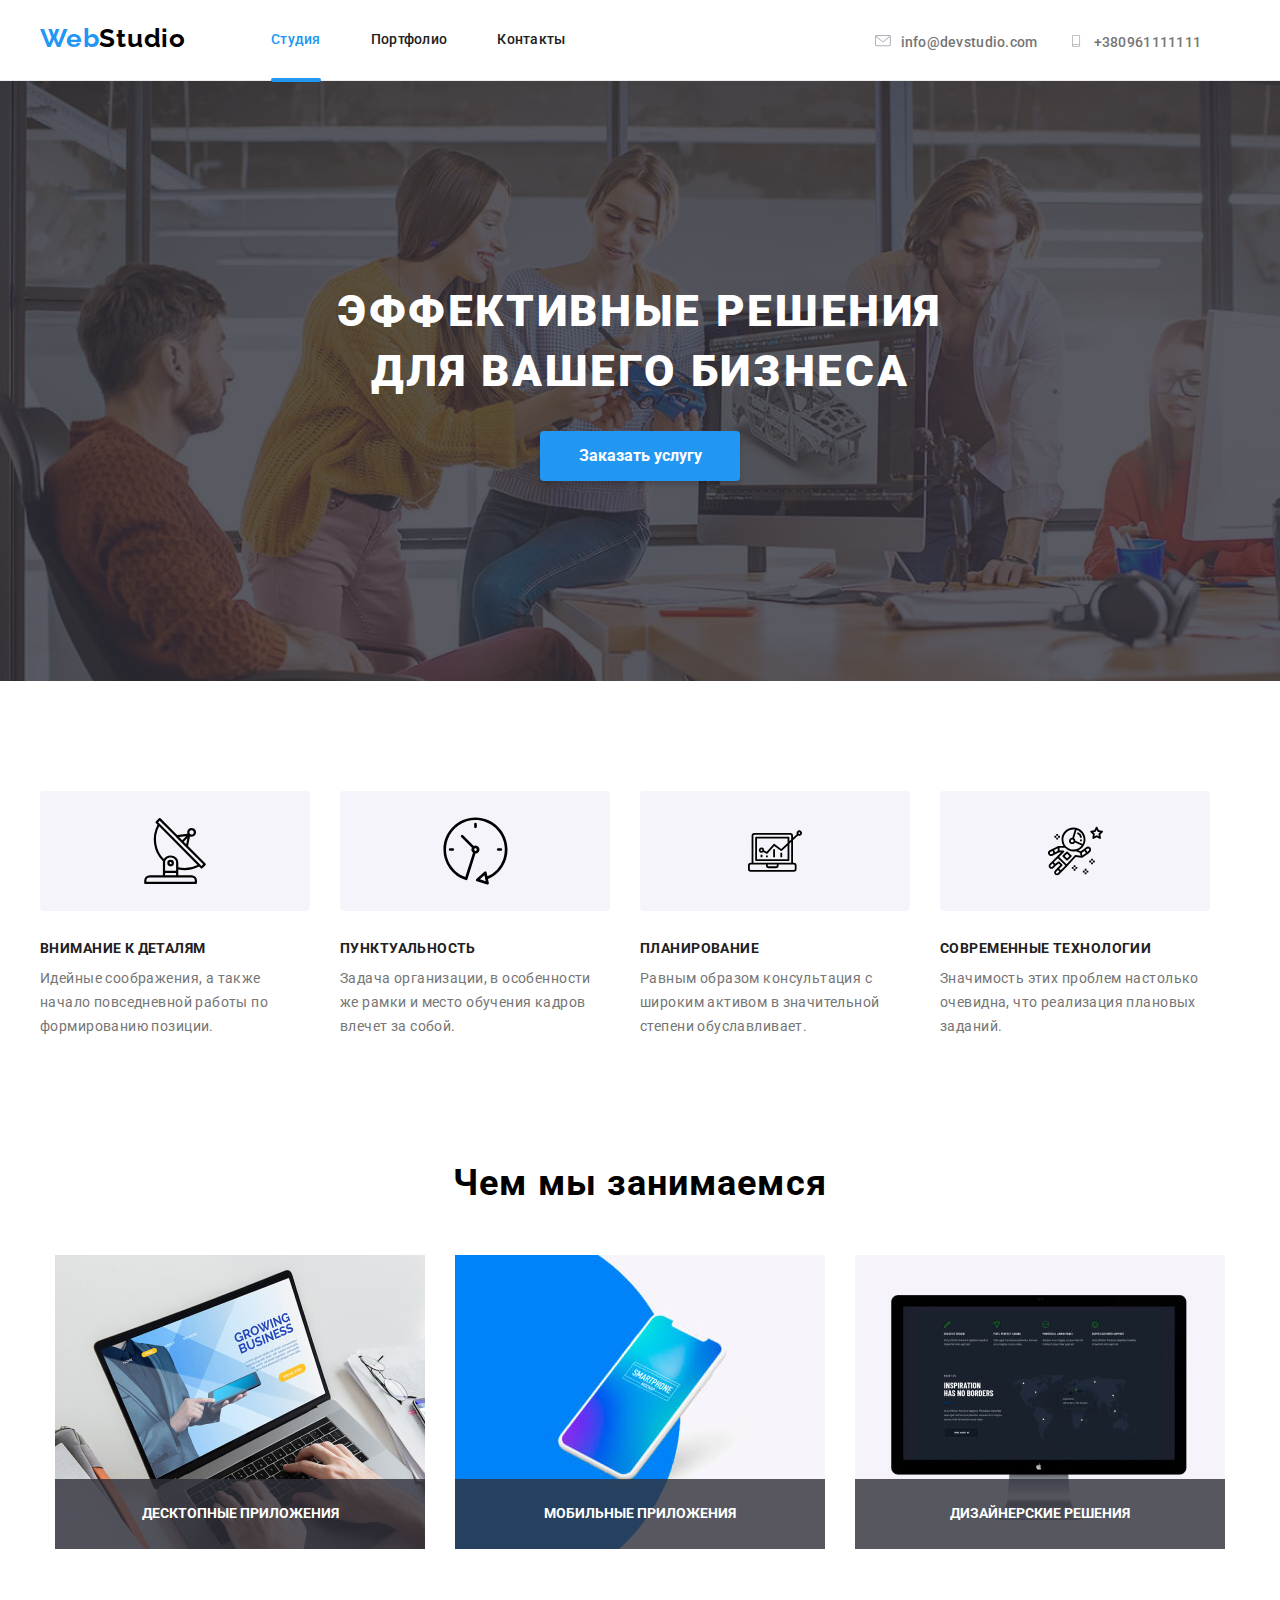
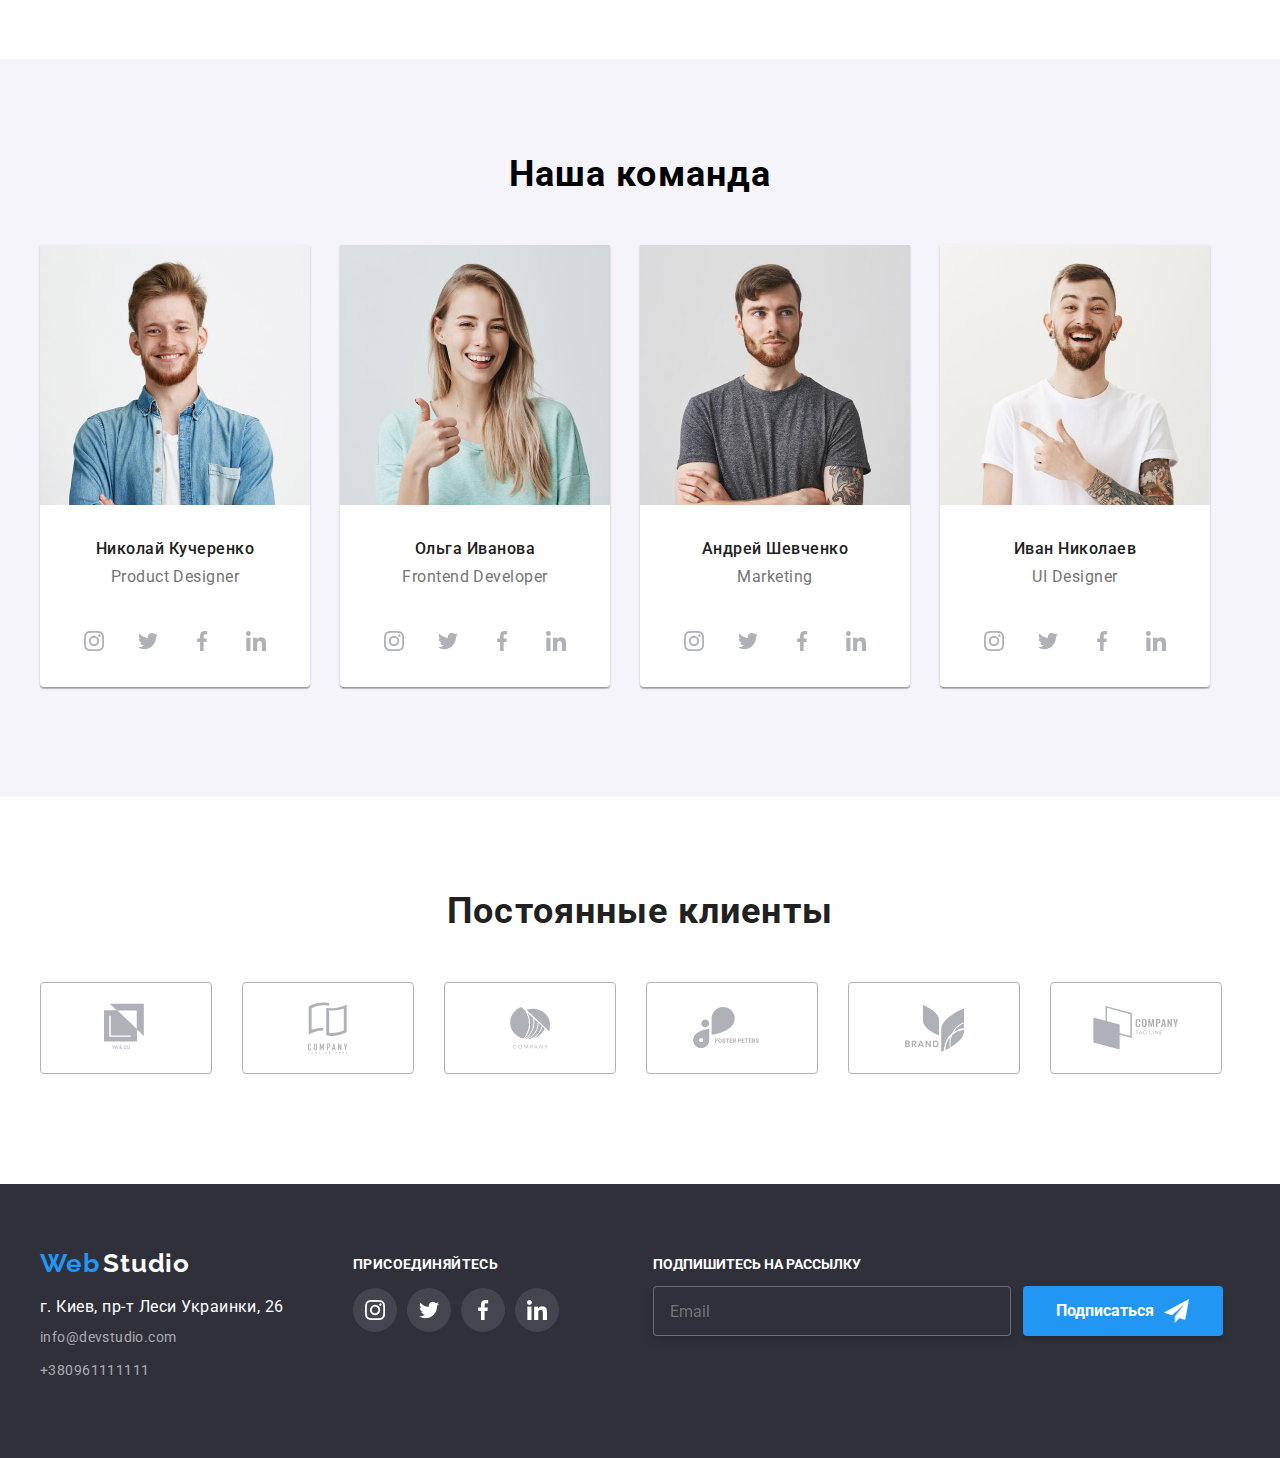
==== index.html @ 8ad9cc2d "создала начальный набор файлов" ====
<!DOCTYPE html>
<html lang="ru">
    <!---то, что отображается в имени вкладки-->
<head>
    <meta charset="UTF-8">
    <meta name="viewport" content="width=device-width, initial-scale=1.0">
    <title>Document</title>
    <link href="https://fonts.googleapis.com/css2?family=Raleway:wght@700&family=Roboto:wght@400;500;700;900&display=swap" rel="stylesheet">
    <link rel="stylesheet" href="./styles.css">
    <link rel="stylesheet" href="./normalize.css">
</head>

<body>

    <!---шапкa-->
    
    <header class="header">
        <div class="container">
                    <nav class="navigation-pannel">
                        <a href="#" class="logo-link"> <Span class="first-part-of-logo">Web</Span><span class="second-part-of-logo">Studio</span> </a>
                        <ul class="navigation-items ">
                            <li  class="navigation "> <a href="./index.html" class="link current">Студия</a></li>
                            <li class="navigation "> <a href="./portfolio.html" class="link ">Портфолио</a></li>
                            <li class="navigation "> <a href="#" class="link " >Контакты</a></li>
                        </ul>
                    </nav>
                    <div class="contact-info flex-container">
                        <a href="mailto:info@devstudio.com" class="contact"><svg class="header-svg" width=16 height=12> <use href="./sprite.svg#icon-header-envelope"></use>  </svg>info@devstudio.com</a>
                        <a href="tel:+380961111111" class="contact"><svg class="header-svg" width=16 height=12> <use href="./sprite.svg#icon-header-phone"></use></svg>+380961111111</a>
                    </div>
            
        </div>
</header>

<main>
<!---hero-->

    <section class="hero-section">
        <div class="container">
            <h1 class="hero-section-header">Эффективные решения для  Вашего бизнеса</h1>
            <!-- <div class="hero-section-button" data-modal-open>Заказать услугу</div> -->
            <button class="hero-section-button" data-modal-open>Заказать услугу</button>
            <div class="backdrop is-hidden" data-modal>
                <div class="modal" >
                    <h3 class="modal-header">Оставьте свои данные, мы вам перезвоним</h3>
                <form class="modal-form">
                    <button type="reset" class="modal-svg-close" data-modal-close>  <svg  width=11 height=11 ><use href="./sprite-modal.svg#icon-modal-close"></use></svg></button>
                   

                    <div class="modal-section">
                        <input type="text"  name="name" id="name" class="input" placeholder=" " required >
                        <label for="name" class="modal-name"> Имя</label>
                        <svg class="modal-svg" width=12 height=20 ><use href="./sprite-modal.svg#icon-modal-1"></use></svg>
                    </div>
                    
                    <div class="modal-section">
                        <input type="tel"  name="phone" id="phone" class="input" placeholder=" " required>
                        <label for="phone" class="modal-name"> Телефон</label>
                        <svg class="modal-svg" width=13 height=20><use href="./sprite-modal.svg#icon-modal-2"></use></svg>
                    </div>
                    
                    <div class="modal-section">
                        <input type="email"  name="email" id="email" class="input" placeholder=" " required>
                        <label for="email" class="modal-name" > Почта</label>
                        <svg class="modal-svg" width=15 height=20><use href="./sprite-modal.svg#icon-modal-3"></use></svg>
                    </div>
                    
                    <label for="textarea"></label>
                    <textarea name="textarea" id="textarea"  class="textarea" placeholder="Коментарий" class="textarea" required></textarea>
                    
                    
                    
                       <label class="agreement" > 
                        <input type="checkbox" name="checkbox" class="checkbox" required>
                        <span class="check-field"> <svg  width=15 height=15><use href="./sprite-modal.svg#icon-modal-4"></use></svg></span>
                        Соглашаюсь с рассылкой и принимаю <a href="#" class="agreement-link">Условия договора</a>
                    </label> 
                
                    
                    <button type="submit" class="hero-section-button-modal"  >Отправить</button>
                </form>
    
                <!-- <button class="hero-section-button-modal" data-modal-close>Отправить</button> -->
                    
                </div>
            </div>
        </div>


    </section>

<section class="our-benefits">
    <div class="container">
            <!---Этот заголовок нужно будет скрыть позднее-->
                <h2 class="to-hide">Наши преимущества</h2>
            <!---Этот заголовок нужно будет скрыть позднее-->
        <ul class="flex-container our-benefits-list">
            <Li class="our-benefits-item">
                <div class="benefits-svg"><svg  width=66 height=70> <use href="./sprite.svg#icon-benefit1"></use></svg></div>
                
                <h3  class="our-benefits-header">Внимание к деталям</h3>
                <p  class="our-benefits-description">Идейные соображения, а также начало повседневной работы по формированию позиции.</p>
            </Li>
                
            <Li class="our-benefits-item">
                <div class="benefits-svg"><svg  width=67 height=70> <use href="./sprite.svg#icon-benefit2"></use></svg></div>
                
                <h3 class="our-benefits-header">Пунктуальность</h3>
                <p class="our-benefits-description">Задача организации, в особенности же рамки и место обучения кадров влечет за собой.</p>
            </Li>

            <Li class="our-benefits-item">
                <div class="benefits-svg"><svg  width=70 height=54> <use href="./sprite.svg#icon-benefit3"></use></svg></div>
                
                <h3 class="our-benefits-header">Планирование</h3>
                <p class="our-benefits-description">Равным образом консультация с широким активом в значительной степени обуславливает.</p>
            </Li>
            <Li class="our-benefits-item">
                <div class="benefits-svg"> <svg  width=55 height=60> <use href="./sprite.svg#icon-benefit4"></use></svg></div>
               
                <h3 class="our-benefits-header">Современные технологии</h3>
                <p class="our-benefits-description">Значимость этих проблем настолько очевидна, что реализация плановых заданий.</p>
            </Li>
        </ul>
    </div>

</section>

<!---Чем мы занимаемся-->


    <section class="what-we-are-doing">
        <div class="container">
            <h2 class="what-we-are-doing-header">Чем мы занимаемся</h2>
            <ul class="flex-container what-we-are-doing-example">

                <li class="what-we-are-doing-item">
                    <img class="what-we-are-doing-pic" src="./what-we-are-doing-pic/what-we-do-1.jpg" alt="ДЕСКТОПНЫЕ ПРИЛОЖЕНИЯ" width="370" height="294">
                    <P class="what-we-are-doing-list">ДЕСКТОПНЫЕ ПРИЛОЖЕНИЯ</P>
                </li> 

                <li  class="what-we-are-doing-item">
                    <img class="what-we-are-doing-pic" src="./what-we-are-doing-pic/what-we-do-2.jpg" alt="МОБИЛЬНЫЕ ПРИЛОЖЕНИЯ" width="370" height="294">
                    <P class="what-we-are-doing-list">МОБИЛЬНЫЕ ПРИЛОЖЕНИЯ</P>
                </li>

                <li class="what-we-are-doing-item">
                    <img class="what-we-are-doing-pic" src="./what-we-are-doing-pic/what-we-do-3.jpg" alt="ДИЗАЙНЕРСКИЕ РЕШЕНИЯ" width="370" height="294">
                    <P class="what-we-are-doing-list">ДИЗАЙНЕРСКИЕ РЕШЕНИЯ</P>
                </li> 
            </ul>
        </div>
    </section>

    <!---Наша команда-->
    
    <section class="our-team-section">
        <div class="container">
        <h2 class="our-team-section-header">Наша команда</h2>
        <ul class="flex-container our-team-list" >
            <li class="our-team-member">
                <img src="./team/teammember1.jpg" alt="Николай Кучеренко" width="270" height="260">
                <div class="team-frame">
                <h3 class="our-team-name">Николай Кучеренко</h3>
                <p class="our-team-position">  Product Designer</p>
                <ul class="our-team-social-links flex-container ">
                    <li><a class="team-links" href="#" aria-label="Иконка инстаграма" ><svg class="team-svg" width=20 height=20> <use href="./sprite.svg#icon-instagram-team"></use></svg> </a></li>
                    <li><a class="team-links" href="#" aria-label="Иконка твиттера" ><svg class="team-svg" width=20 height=20> <use href="./sprite.svg#icon-twitter-team"></use></svg></a></li>
                    <li><a class="team-links" href="#" aria-label="Иконка фейсбука" ><svg class="team-svg" width=20 height=20> <use href="./sprite.svg#icon-facebook-team"></use></svg></a></li>
                    <li><a class="team-links" href="#" aria-label="Иконка линкедина" ><svg class="team-svg" width=20 height=20> <use href="./sprite.svg#icon-linkedin-team"></use></svg></a></li>
                </ul>
            </div>
            </li>
            <li class="our-team-member">
                <img src="./team/teammember2.jpg" alt="Ольга Иванова" width="270" height="260">
                <h3 class="our-team-name">Ольга Иванова</h3>
                <p class="our-team-position">  Frontend Developer</p>
                <ul class="our-team-social-links  flex-container">
                    <li><a class="team-links" href="#" aria-label="Иконка инстаграма" class=team-links><svg class="team-svg" width=20 height=20> <use href="./sprite.svg#icon-instagram-team"></use></svg> </a></li>
                    <li><a class="team-links" href="#" aria-label="Иконка твиттера" class=team-links><svg class="team-svg" width=20 height=20> <use href="./sprite.svg#icon-twitter-team"></use></svg></a></li>
                    <li><a class="team-links" href="#" aria-label="Иконка фейсбука" class=team-links><svg class="team-svg" width=20 height=20> <use href="./sprite.svg#icon-facebook-team"></use></svg></a></li>
                    <li><a class="team-links" href="#" aria-label="Иконка линкедина" class=team-links><svg class="team-svg" width=20 height=20> <use href="./sprite.svg#icon-linkedin-team"></use></svg></a></li>
                </ul>
                
            </li>
            <li class="our-team-member">
                <img src="./team/teammember3.jpg" alt="Андрей Шевченко" width="270" height="260">
                <h3 class="our-team-name">Андрей Шевченко</h3>
                <p class="our-team-position">  Marketing</p>
                <ul class="our-team-social-links  flex-container">
                    <li><a class="team-links" href="#" aria-label="Иконка инстаграма" ><svg class="team-svg" width=20 height=20> <use href="./sprite.svg#icon-instagram-team"></use></svg> </a></li>
                    <li><a class="team-links" href="#" aria-label="Иконка твиттера" ><svg class="team-svg" width=20 height=20> <use href="./sprite.svg#icon-twitter-team"></use></svg></a></li>
                    <li><a class="team-links" href="#" aria-label="Иконка фейсбука" ><svg class="team-svg" width=20 height=20> <use href="./sprite.svg#icon-facebook-team"></use></svg></a></li>
                    <li><a class="team-links" href="#" aria-label="Иконка линкедина" ><svg class="team-svg" width=20 height=20> <use href="./sprite.svg#icon-linkedin-team"></use></svg></a></li>
                </ul>
            </li>
            <li class="our-team-member "><img src="./team/teammember4.jpg" alt="Иван Николаев" width="270" height="260">
                <h3 class="our-team-name">Иван Николаев</h3>
                <p class="our-team-position">  UI Designer</p>
                <ul class="our-team-social-links flex-container">
                    <li><a class="team-links" href="#" aria-label="Иконка инстаграма" ><svg class="team-svg" width=20 height=20> <use href="./sprite.svg#icon-instagram-team"></use></svg> </a></li>
                    <li><a class="team-links" href="#" aria-label="Иконка твиттера" ><svg class="team-svg" width=20 height=20> <use href="./sprite.svg#icon-twitter-team"></use></svg></a></li>
                    <li><a class="team-links" href="#" aria-label="Иконка фейсбука" ><svg class="team-svg" width=20 height=20> <use href="./sprite.svg#icon-facebook-team"></use></svg></a></li>
                    <li><a class="team-links" href="#" aria-label="Иконка линкедина" ><svg class="team-svg" width=20 height=20> <use href="./sprite.svg#icon-linkedin-team"></use></svg></a></li>
                </ul>
            </li>
        </ul>
    </div>
    </section>
    

<!---добавить логотипы партнеров через css-->
            <section class="our-clients-section">
                <div class="container">
                <h2 class="our-clients-header">Постоянные клиенты</h2>
                <ul class="our-clients-list flex-container">
                    <li class="client-picture">  
                        <a href="#"  class="client-link"><svg class="client-svg" width=44 height=50> <use href="./sprite.svg#icon-Client1"></use></svg></a>
                    </li>
                    <li class="client-picture">
                        <a href="#" class="client-link"><svg class="client-svg" width=40 height=52> <use href="./sprite.svg#icon-Client2"></use></svg></a>
                    </li>
                    <li class="client-picture">
                        <a href="#" class="client-link"><svg class="client-svg" width=41 height=42> <use href="./sprite.svg#icon-Client3"></use></svg></a>
                    </li>
                    <li class="client-picture"> 
                        <a href="#"  class="client-link"><svg class="client-svg" width=79 height=42> <use href="./sprite.svg#icon-Client4"></use></svg></a>
                    </li>
                    <li class="client-picture">  
                        <a href="#" class="client-link"><svg class="client-svg" width=59 height=47> <use href="./sprite.svg#icon-Client5"></use></svg></a>
                    </li>
                    <li class="client-picture">
                        <a href="#" class="client-link"> <svg class="client-svg" width=88 height=44> <use href="./sprite.svg#icon-Client6"></use></svg></a>
                    </li>
                </ul>
                </div>
            </section>
    
</main>
<footer class="footer">
    <div class="container ">
        <div class="footer-first-part">
            <a href="#"> <Span class="first-part-of-logo">Web</Span>     <span class="second-part-of-logo">Studio</span></a> 
            <ul class="footer-items">
                <li>
                    <address><a href="https://goo.gl/maps/x4Y2dLEXptk87ys2A" target="blank" class="footer-address">г. Киев, пр-т Леси Украинки, 26</a></address>
                </li>
                <Li class="footer-contacts">   
                    <a href="mailto:info@devstudio.com" class="footer-contact">info@devstudio.com</a>
                    <a href="tel:+380961111111" class="footer-contact">+380961111111</a>
                </li>
            </ul>
        </div>
   
            <div class="join-us-link">
                <h2 class="join-us-header">Присоединяйтесь</h2>
                <ul class="join-us">
                     <li class="footer-link"><a class="footer-social" href="" aria-label="Иконка инстаграма" > <img src="./footer-pic/instagram-footer.png" alt="Иконка инстаграма" height="20" width="20"></a></li>
                     <li class="footer-link"><a class="footer-social" href="" aria-label="Иконка твиттера" > <img src="./footer-pic/twitter-footer.png" alt="Иконка твиттера" height="20" width="20"></a></li>
                     <li class="footer-link"><a class="footer-social" href="" aria-label="Иконка фейсбука" > <img src="./footer-pic/facebook-footer.png" alt=" Иконка фейсбука" height="20" width="20"></a></li>
                     <li class="footer-link"><a class="footer-social" href="" aria-label="Иконка линкедина" > <img src="./footer-pic/linkedin-footer.png" alt="Иконка линкедина" height="20" width="20"></a></li>
                </ul>
            </div>

            <form class="footer-modal-form">
                <h3 class="footer-modal-headder">Подпишитесь на рассылку</h3>
               <div class="footer-modal">
                   <label for="email"></label>
                <input  type="email"  name="email" id="email" placeholder="Email" class="input-footer">
                <button class="footer-button-modal" >Подписаться <img class="footer-icon" src="./footer-pic/footer-icon.png" alt="Подписаться" width="25" height="24"></button></div>
                
            </form>
        </div>

        
</footer>

<script src="./js/modal.js"></script>
    
</body>
</html>
---- styles.css ----
html{
    box-sizing: border-box;

}

*
*::before,
*::after{
    box-sizing: inherit;
    margin: 0px;
    padding: 0px;
}



:root{
    --background-color:#fff;
    --accent-color: #2196F3;
    --header-color: #212121;
    --subheader-color: #757575;
    --transition:250ms cubic-bezier(0.4, 0, 0.2, 1);
}

body {
    font-family: 'Roboto', sans-serif;
    background-color: var(--background-color);  
 }

.container{
    width: 1200px;
    padding-left:15px;
    padding-right:15px;
    margin: 0 auto;
}
/*logo*/


.logo-link{
    margin-right: 85px;
    padding-top: 19px;
    padding-bottom: 25px;
}

.first-part-of-logo{
    font-family: Raleway;
    font-style: normal;
    font-weight: bold;
    font-size: 26px;
    line-height: 1.47;
    color: var(--accent-color);
    letter-spacing: 0.03em;
    
}
.second-part-of-logo{
    font-family: Raleway;
    font-style: normal;
    font-weight: bold;
    font-size: 26px;
    line-height: 1.47px;
    color: black;
    letter-spacing: 0.03em;   
}


.header{
    height: 80px;
    border-bottom: 1px solid #ECECEC;;
}
/*header without logo*/
.header a {
    text-decoration: none;
    font-weight: 500;
    font-size: 14px;
    line-height: 1.14;
    letter-spacing: 0.02em;
}


.navigation-pannel{
    display: inline-flex;

 }

 
 .header .flex-container{
    display: inline-flex;
    align-content: baseline;
 }

 .navigation-items {
    list-style-type: none;
    padding-left: 0;
    margin-top: 0;
    margin-bottom: 0;
 }
 
.portfolio-header{
    border-bottom:  1px solid #ECECEC;
}
 .navigation-items .link {
    display: block;
    padding-top: 32px;
    padding-bottom: 32px;
}

.navigation-items :not(:last-child){
    margin-right: 50px;
}

.flex-container {
    display: flex;
    align-items: center;
    padding-left: 0;
}



.navigation-items .link:hover,
.navigation-items .link:focus{
    color: var(--accent-color);
    transition: var(--transition);
    
}

/* .navigation-items .link:hover::after{
    display: block;
    width: 100%;
    height: 4px;
    background-color:var(--accent-color);
    border-radius: 2px;
    content: "";
    margin-bottom: 0;
    margin-top: 30px;
    
} */

.navigation .current{
    color: var(--accent-color);
}

.current{
    position: relative;
    
}

 .current::after {
    position: absolute;
    display: block;
    width: 100%;
    height: 4px;
    background-color:var(--accent-color);
    border-radius: 2px;
    content: "";
    margin-bottom: 0;
    margin-top: 30px;
    
}


.navigation-items a {
    color:var(--header-color);
}

.navigation-items{
    display: flex;
}

.contact-info :hover,
.contact-info :focus{ 
    color: var(--accent-color);
    transition: var(--transition);
}

.contact:hover .header-svg,
.contact:focus .header-svg{
    fill: var(--accent-color);
    transition: var(--transition);
}

.contact-info{
    padding-left: 305px;
}

.header-svg{
    fill: #AFB1B8;
    margin-right: 10px;
}


.contact-info a{
    color:var(--subheader-color)

}

.contact-info .contact{
    margin-right: 30px;  
    padding-top: 32px;
    padding-bottom: 32px;     
}

.contact-info .contact:last-child{
    margin-right: 0px;
}

/*hero section*/

.hero-section{
    padding-bottom: 200px;
    padding-top: 200px;
    background-image:linear-gradient(rgba(47, 48, 58, 0.8),rgba(47, 48, 58, 0.8)), url('./hero-section-pic/hero.jpg');
    background-color: blue;
}

.hero-section .container{

    display: flex ;
    flex-direction: column;
    align-items: center;  
    
}

.hero-section-header{ 
    font-family: Roboto;
    font-style: normal;
    font-weight: 900;
    font-size: 44px;
    line-height: 60px;
    /* or 136% */
    
    text-align: center;
    letter-spacing: 0.06em;
    text-transform: uppercase;
    width: 696px;
    margin-top: 0;
    margin-bottom: 30px;
    color: #ffffff;
    
   }


.hero-section-button:hover,
.hero-section-button:focus{
    background-color: var(--accent-color);
    color:#fff ;
    transition: var(--transition);
}

.backdrop{
    position: fixed;
    top: 0;
    left: 0;
    height: 100%;
    width: 100%;
    background-color: rgba(0, 0, 0, 0.2);
    display: flex;
    align-items: center;
    justify-content: center;
    z-index: 1;
}

.backdrop.is-hidden{
    opacity: 0;
    pointer-events: none;
}

.modal{
    position: absolute;
    /* top: 50%;
    left: 50%;
    transform: translateY(-50% -50%); */
    width: 528px;
    max-height: 581px;
    background-color: var(--background-color);
    box-shadow: 0px 1px 3px rgba(0, 0, 0, 0.12), 0px 1px 1px rgba(0, 0, 0, 0.14), 0px 2px 1px rgba(0, 0, 0, 0.2);
    border-radius: 4px;
    box-sizing: border-box;
}

 .modal-section{
    position: relative;
}


.modal-name{
    position: absolute;
    top: 20%;
    left: 15%; 
    font-family: Roboto;
    font-style: normal;
    font-weight: normal;
    font-size: 14px;
    line-height: 16px;
    color: #757575;
} 

.modal-svg{
    position: absolute;
    top: 50%;
    left: 60px;
    transform: translateY(-120%);
    margin: auto;
}

.modal-svg-close{
    position: absolute;
    top: 8px;
    right: 8px;
    background: #FFFFFF;
    border: 1px solid rgba(0, 0, 0, 0.1);
    border-radius: 50%;
    outline: none;
    
}

.modal-svg-close:hover{
    fill: var(--accent-color);
    outline: none;
}

.input:focus ~.modal-svg{
    fill: var(--accent-color);
}
.input:focus{
    border: 1px solid #2196F3;
    border-radius: 4px;
    background-color: var(--background-color);
    outline: none;
    

}
.input:focus + .modal-name,
.input:not(:placeholder-shown) + .modal-name{
    color:var(--accent-color);
    transform: translate( -20px, -35px);
    transition: var(--transition);
    
}



.modal-header{
   display: flex;
   justify-content: center;
   margin-top: 40px;
   margin-bottom: 30px;
   font-family: Roboto;
   font-style: normal;
   font-weight: bold;
   font-size: 20px;
   line-height: 23px;
}


.modal-form{
    display: flex;
    flex-direction: column;
    height: 581px;
    box-sizing: border-box;
}  

.input{
    width: 448px;
    height: 40px;
    margin-left: 39px;
    margin-right: 39px;
    margin-bottom: 28px;
    border: 1px solid rgba(33, 33, 33, 0.2);
    border-radius: 4px;
    padding-left: 40px;
    padding-right: 0;
    padding-top: 0;
    padding-bottom: 0; 
    box-sizing: border-box;

}



.input:focus{
    color: var(--accent-color);
    box-shadow: 0px 1px 3px rgba(0, 0, 0, 0.12), 0px 1px 1px rgba(0, 0, 0, 0.14), 0px 2px 1px rgba(0, 0, 0, 0.2);
    border-radius: 4px;
    padding-left: 40px;
    
}

.input:focus:required:valid:not(:placeholder-shown){
    color: var(--accent-color);
}
  
.textarea:required:valid:not(:placeholder-shown){
    color: var(--accent-color);
}
  
.contact-form-btn.submit{
    background-color: var(--accent-color);

}

.textarea{
    margin-left: 40px;
    /* margin-right: auto; */
    margin-bottom: 20px;
    width: 448px;
    height: 120px;
    resize: none;
    border: 1px solid rgba(33, 33, 33, 0.2);
    border-radius: 4px;
    padding: 16px 12px;
    box-sizing: border-box;
}

.textarea:focus{
    border: 1px solid #2196F3;
    border-radius: 4px;
    background-color: var(--background-color);
    outline: none;
    
}


.agreement{
    margin-bottom: 30px;
    display: flex;
    justify-content: center;
    font-family: Roboto;
    font-style: normal;
    font-weight: normal;
    font-size: 14px;
    line-height: 24px;
    /* identical to box height, or 171% */
    letter-spacing: 0.03em;
    color: #757575;
    
}

.agreement-link{
    color: var(--accent-color);
    margin-left: 2px;
}


.check-field{
    width: 15px;
    height: 15px;
    border: 2px solid #212121;
    display: flex;
    background-color: var(--background-color);
    margin-right: 8px;  
    border-radius: 4px;
    padding-left: 1px;
}

.checkbox:checked + .check-field{
    background-color: var(--accent-color);
    border: 2px solid var(--accent-color);
    border-radius: 4px;
    transition: var(--transition);
    
   
}
.checkbox{
    appearance: none;
    -webkit-appearance:none;
    -moz-appearance:none;
    
}

.hero-section-button{
    
    font-weight: bold;
    font-size: 16px;
    line-height: 1.80;

    background-color: var(--accent-color);
    color: #fff;
    height: 50px;
    width: 200px;
    
    box-shadow: 0px 4px 4px rgba(0, 0, 0, 0.15);
    border-radius: 4px;
    border-width: 0px;
    border-image: none;
    border-style: none;
    border-color: var(--accent-color);
}

.hero-section-button-modal{
    
    font-weight: bold;
    font-size: 16px;
    line-height: 1.80;
    background-color: var(--accent-color);
    color: #fff;
    width: 200px;
    height: 50px;
    box-shadow: 0px 4px 4px rgba(0, 0, 0, 0.15);
    border-radius: 4px;
    border-width: 0px;
    border-image: none;
    border-style: none;
    border-color: var(--accent-color);
    margin-left: auto;
    margin-right: auto;
    
}


/*Наши преимущества*/

.to-hide{
    display: none;
}

.our-benefits li{
    list-style-type: none;
}

.our-benefits{
    padding-bottom: 94px;
    padding-top: 94px;
}



.benefits-svg{
    display: flex;
    background-color: #F5F4FA;
    width: 270px;
    border-radius: 4px;
    height: 120px;
    justify-content: center;
    align-items: center;
    
}
.our-benefits-header{
    font-weight: bold;
    font-size: 14px;
    line-height: 1.14;
    text-transform: uppercase;
    color: var(--header-color);
    letter-spacing: 0.03em;
    margin-top: 30px;
    margin-bottom: 10px;
}

.our-benefits-description{
    font-weight: normal;
    font-size: 14px;
    line-height: 1.71;
    color: var(--subheader-color);
    letter-spacing: 0.03em;
    margin-top: 0px;
    width: 270px;
}

.our-benefits-list .our-benefits-item{
    margin-right: 30px;   
   
}

.our-benefits-list .our-benefits-item:last-child{
    margin-right: 0;
}

.our-benefits> .flex-container {
    padding-left: 0;
    margin-top: 0;  
}

/*чем мы занимаемся*/
.what-we-are-doing li{
    list-style-type: none;
}

.what-we-are-doing{
    padding-bottom: 94px; 
}

.what-we-are-doing-header{
    font-weight: bold;
    font-size: 36px;
    line-height: 1.16;
    letter-spacing: 0.03em;
    margin-top: 0px;
    margin-bottom: 50px;
    text-align: center;
}


.what-we-are-doing-example .what-we-are-doing-item{
    margin-right: 30px;
}

.what-we-are-doing-example{
    justify-content: center;
}
.what-we-are-doing-example .what-we-are-doing-item:last-child{
    margin-right: 0px;
}

.what-we-are-doing>.flex-container{
    margin-top: 0px; 
    
}

.what-we-are-doing-example .what-we-are-doing-item{
padding-left: 0px;
}

.what-we-are-doing-item{
    position: relative;
    display: flex;
}

.what-we-are-doing-list{
    position: absolute;
    display: flex;
    bottom: 0;
    background-color: rgba(47, 48, 58, 0.8);
    width: 370px;
    height: 70px;
    margin: 0px;
    justify-content: center;
    align-items: center;
}

.what-we-are-doing-list{
    font-weight: bold;
    font-size: 14px;
    line-height: 1.14;
    text-transform: uppercase;
    color: #fff;
   
}

/*our team*/
.wrapper{
    background-color: #F5F4FA;
    display: block;
}
.our-team-section li{
    list-style-type: none;
}

.our-team-section-header{
    margin-top: 0px;
    margin-bottom: 50px;
    font-weight: bold;
    font-size: 36px;
    line-height: 42px;
    text-align: center;
    letter-spacing: 0.03em;
}
.our-team-section{
    background-color: #F5F4FA;
    background-size: 100%;
    padding-bottom: 94px;
    padding-top: 94px;
}

.our-team-list {
    padding-left: 0px;
    margin-top: 0;  
}

.our-team-member,
.our-team-position,
.our-team-social-links{
   text-align: center;
}

.our-team-list .our-team-member:not(:last-child){
    margin-right: 30px;
}

.our-team-member{
    background-color: #fff;
    box-shadow: 0px 2px 1px rgba(0, 0, 0, 0.2), 0px 1px 1px rgba(0, 0, 0, 0.14), 0px 1px 3px rgba(0, 0, 0, 0.12);
    border-radius: 0px 0px 4px 4px;
}

.our-team-name{
    font-weight: 500;
    font-size: 16px;
    line-height: 19px;
    color: var(--header-color);
    letter-spacing: 0.03em;
    margin-top: 30px;
    margin-bottom: 10px;
}
.our-team-position{
    font-weight: normal;
    font-size: 16px;
    line-height: 1.18;
    color: var(--subheader-color);
    letter-spacing: 0.03em;
    margin-top: 0px;
    margin-bottom: 16px;
}
.our-team-social-links .team-links {
    display: flex;
    background-color:#fff;  
    border-radius: 50%;
    width: 44px;
    height:44px;
    justify-content: center;
    align-items: center;
}

.team-links:hover,
.team-links:focus{
    background-color:var(--accent-color); 
    color: #fff;
    transition: var(--transition);
}

.team-links:hover .team-svg,
.team-links:focus .team-svg {
    fill: #FFFFFF;
    transition: var(--transition);
}
.team-svg{
    fill: #AFB1B8;
    transition: var(--transition);
}

.our-team-social-links {
    padding-top: 16px;
    padding-bottom: 24px;
    justify-content: center;
}



.our-team-social-links >li{     
    margin-right: 10px;
}

.our-team-social-links >li:last-child{
    margin-right: 0;
}

.team-links{
    text-decoration: none;
}

/*наши постоянные клиенты*/
.our-clients-list .link:hover,
.our-clients-list .link:focus{
    color: var(--accent-color);
    transition: var(--transition);
}

.our-clients-section{
    padding-bottom: 94px;
    padding-top: 94px;
}

.our-clients-list{
    padding-left: 0;

}

.client-svg{
    fill: #AFB1B8;
    
}

.client-link{
    display: flex;
    background-color: #fff;
    width: 170px;
    height: 90px;
    border: 1px solid  #AFB1B8;
    justify-content: center;
    align-items: center;
    border-radius: 4px;
}

.client-link:hover{
    background-color: #fff;
    border: 1px solid #2196F3;
    transition: var(--transition);

}

.client-link:hover .client-svg{
    fill: #2196F3;
    transition: var(--transition);
}



.our-clients-list .client-picture{
    margin-right: 30px;
}

.our-clients-list .client-picture:last-child{
    margin-right: 0;
}


.our-clients-header{
    font-weight: bold;
    font-size: 36px;
    line-height: 1.67x;
    color: var(--header-color);
    letter-spacing: 0.03em;
    margin-top: 0px;
    margin-bottom: 50px;
    text-align: center;
    
}

.our-clients-list li{
    text-decoration: none;
    list-style-type: none;
}

/*подвал*/

.footer a{
    text-decoration: none;
}
.footer{
    background-color: #2F303A;
}

.footer >.container{
    display: flex;
}
.footer .second-part-of-logo{
    font-family: Raleway;
    font-style: normal;
    font-weight: bold;
    font-size: 26px;
    line-height: 1.47px;
    color:#fff;
    letter-spacing: 0.03em;
}
.logo-link-footer{
    padding-top: 60px;
    margin-bottom: 20px;
}

.footer-first-part{
    padding-top: 60px;
    padding-bottom: 60px;
    margin-right: 69px;
}
.footer-items{
    text-decoration: none;
    list-style-type: none;
    letter-spacing: 0.03em;
    padding-left: 0;
}
.footer-address{
    color: #fff;
    font-style:normal;
    letter-spacing: 0.03em;
   
}

.footer-contacts .footer-contact{
    display: block;
    padding-right: 0;
    margin-top: 9px;
}

.footer-contact{
    font-weight: normal;
    font-size: 14px;
    line-height: 1.7; 
    color: rgba(255, 255, 255, 0.6);
    letter-spacing: 0.03em;
}

.join-us-link >.join-us-header,
.join-us{
    display:flex;
    vertical-align: top;
}

.footer{
    display: flex;
    
}


.footer-part-one  {
    margin-right: 69px;
    padding-right: 0px;
    
}

.footer-social{
    background-color:rgba(255, 255, 255, 0.1);
    border-radius: 50%;
    padding: 12px; 
    display: flex;
    justify-content: center;
    align-items: center;
}

.footer-social:hover{
    background-color: var(--accent-color);
    transition: var(--transition);
}

.join-us {
    text-decoration: none;
    list-style-type: none;
    
}

.join-us {
    padding-left: 0;
}

.join-us >li:not(:last-child){
   
    padding-right: 10px;
}
.join-us-header{
    font-weight: bold;
    font-size: 14px;
    line-height: 16px;
    letter-spacing: 0.03em;
    text-transform: uppercase;
    color: #fff;
    letter-spacing: 0.03em;
    margin-top: 72px;
}

.footer-modal-form{
   padding-left: 94px;
   
}


.input-footer{
    width: 358px;
    height: 50px;
    border: 1px solid rgba(255, 255, 255, 0.3);
    box-sizing: border-box;
    filter: drop-shadow(0px 4px 4px rgba(0, 0, 0, 0.15));
    border-radius: 4px;
    background: #2F303A;
    box-sizing: border-box;
    padding-left: 16px;
    color: #fff;
}

.input-footer:focus{
    outline: none;
}


.footer-button-modal{
    font-weight: bold;
    font-size: 16px;
    line-height: 30px;
    /* identical to box height, or 187% */
    background-color: var(--accent-color);
    color: #fff;
    width: 200px;
    height: 50px;
    box-shadow: 0px 4px 4px rgba(0, 0, 0, 0.15);
    border-radius: 4px;
    border-width: 0px;
    border-image: none;
    border-style: none;
    border-color: var(--accent-color);
    display: flex;
    align-items: center;
    justify-content: center;
    margin-left: 12px;  
    
}

.footer-modal:not(:first-child){
    display: flex;
    
    
}

.footer-modal-headder{
    /* display: inline-flex; */
    font-family: Roboto;
    font-style: normal;
    font-weight: bold;
    font-size: 14px;
    line-height: 16px;
    color: #fff;
    text-transform: uppercase;
    margin-top: 72px;
    
}

.footer-icon{
    margin-left: 10px;
}

/*portfolio page*/



.gallery-items{
    text-decoration: none;
    list-style-type: none;

    display: flex;
    justify-content: center;
    
    
    padding-top: 93px;
    padding-bottom: 50px;
    margin-top: 0;
    margin-bottom: 0;
}




.btn-list{
    display: inline-flex;
    justify-content: center;
    align-items: center;
    width: 128px;
    height: 38px;
    background-color: #F5F4FA;
    border-radius: 4px;
    text-decoration: none;
    color: #212121;
    font-weight: 500;
    font-size: 16px;
    line-height: 26px;
    /* identical to box height, or 162% */
    text-align: center;
    letter-spacing: 0.03em;
}

    .gallery-items .button-portfolio:not(:last-child){
        margin-right: 8px;
    }

.btn-list:hover{
    color: #fff;
    background-color: var(--accent-color);
    box-shadow: 0px 2px 2px rgba(0, 0, 0, 0.12), 0px 1px 2px rgba(0, 0, 0, 0.08), 0px 3px 1px rgba(0, 0, 0, 0.1);
    transition: var(--transition);
}

.portfolio-list{
    list-style-type: none;
    display: flex;
    flex-wrap: wrap;
    padding-left: 0px;
    margin-top: 0;
    margin-bottom: 0;
}

.portfolio-item{
    background: #FFFFFF;
    border: 1px solid #EEEEEE;
    margin-top: 30px;
    
}

.product-thumb{
    position: relative;
    overflow: hidden;
    
    
}

 .product-thumb::before{
    content: '';
    background-color: rgba(33, 150, 243, 0.9);
    width: 100%;
    height: 100%;
    display: inline-block;
    position: absolute;
    opacity: 0; 
    transform: translateY(100%); 
    transition:  250ms cubic-bezier(0.4, 0, 0.2, 1); 

}

.product-thumb:hover::before {
    opacity: 1;
    transform: translateY(0);
    
}


.product-thumb:hover .overlay{
    opacity: 1;
    transform: translateY(0);
   
}

.potfolio-pic{
    display: flex;
}
 .overlay{
     top: 63px;
     left: 24px;
     font-family: Roboto;
     font-style: normal;
     font-weight: normal;
     font-size: 18px;
     line-height: 28px;
     /* or 156% */
     width: 322px;
     height: 168px;
     letter-spacing: 0.03em;
     color:#fff;
     position: absolute;
     opacity: 0;
     margin: 0;
     transform: translateY(150%);
     transition:  250ms cubic-bezier(0.4, 0, 0.2, 1);

    
    
   
 }

.portfolio-item:nth-child(-n + 3){
    margin-top: 0;
}

.portfolio-item:hover{
    border: 1px solid #EEEEEE;
    box-shadow: 1px 4px 6px rgba(0, 0, 0, 0.16), 0px 4px 4px rgba(0, 0, 0, 0.06), 0px 1px 1px rgba(0, 0, 0, 0.12);
}
.pottfolio.pic{
    display:block;
}

.portfolio-list .portfolio.item{
    padding: 0px;
}

.portfolio-list .portfolio-item{
    margin-right: 30px;
}

.portfolio-list .portfolio-item:nth-child(3n){
    margin-right: 0;

}

.portfolio-list-header{
    font-weight: bold;
    font-size: 18px;
    line-height: 2;
    color: var(--header-color);
    letter-spacing: 0.03em;
    margin-top: 20px;
    margin-bottom: 8px;
    padding-left: 24px;
}
.portfolio-list-description{
    font-weight: normal;
    font-size: 16px;
    line-height: 1.87;
    color: var(--subheader-color);
    letter-spacing: 0.03em;
    margin-top: 0;
    margin-bottom: 20px;
    padding-left: 24px;
}


.portfolio{
    padding-bottom: 94px;
}
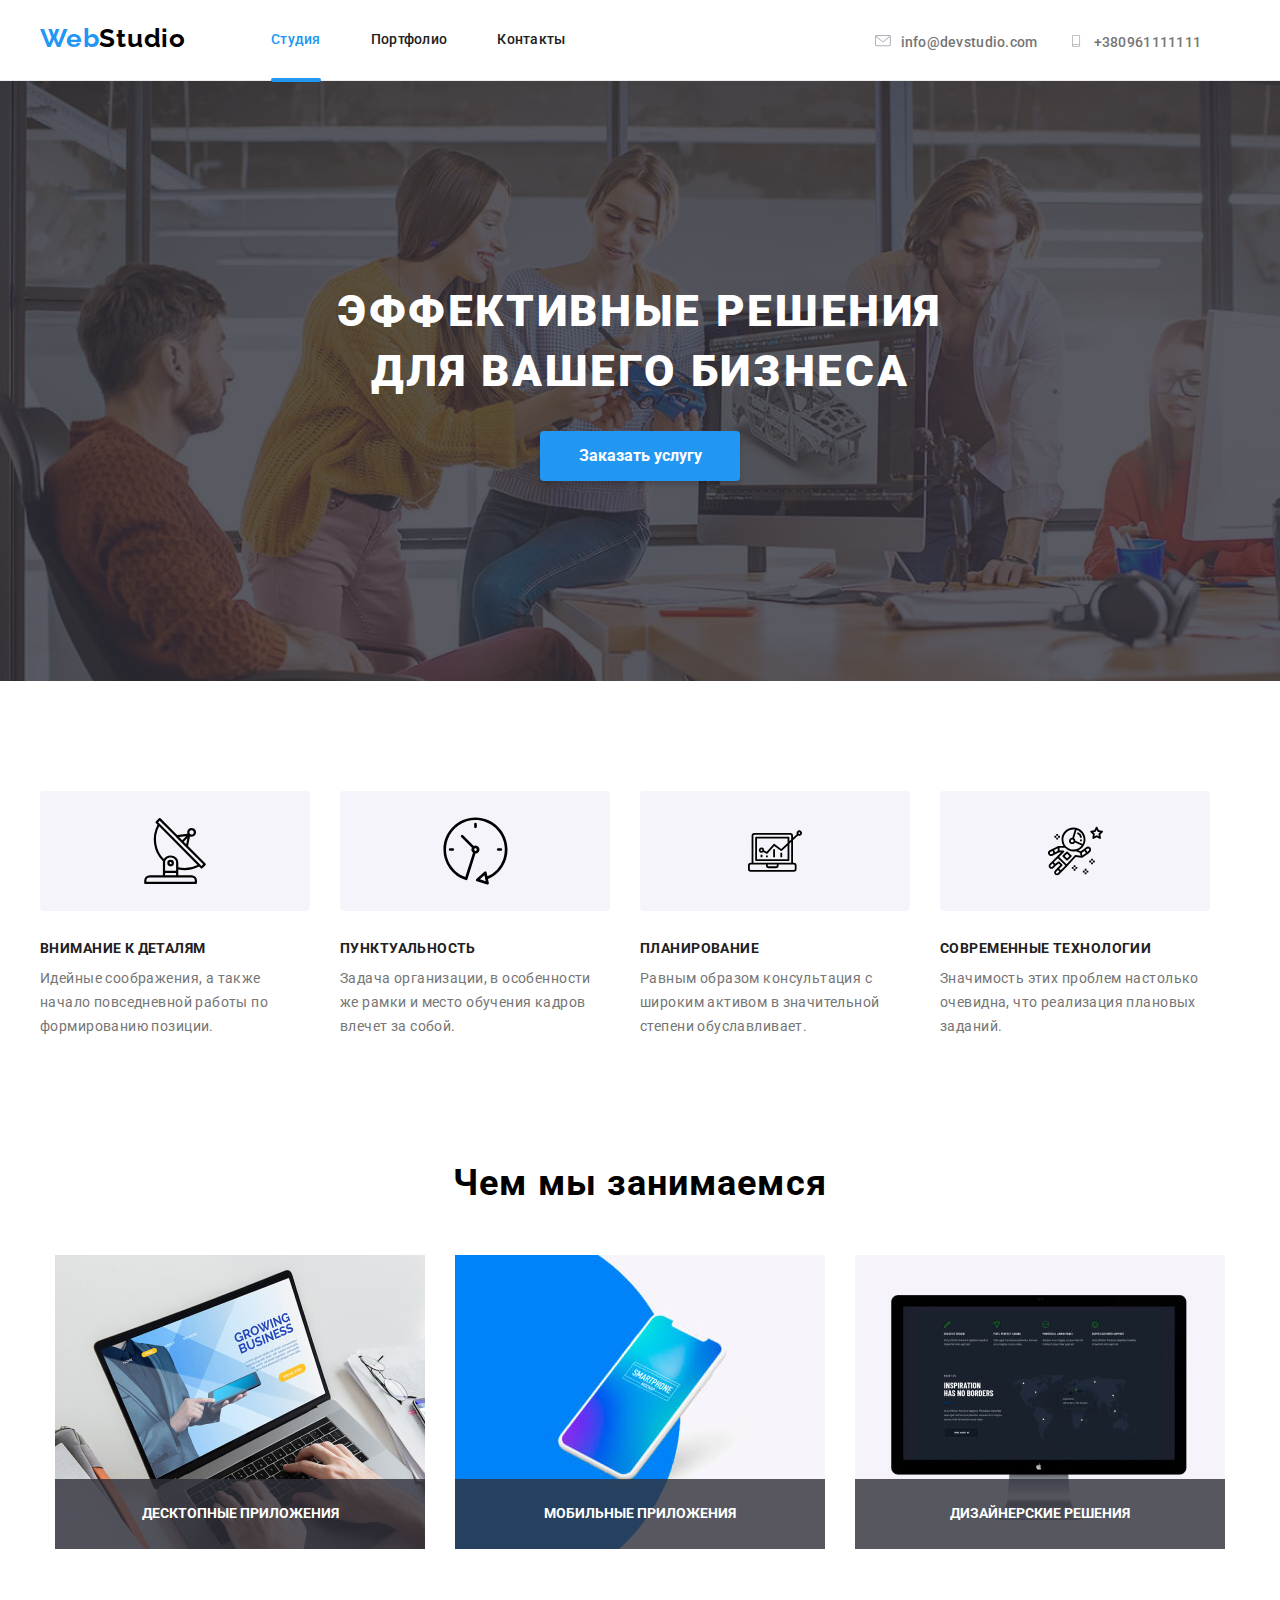
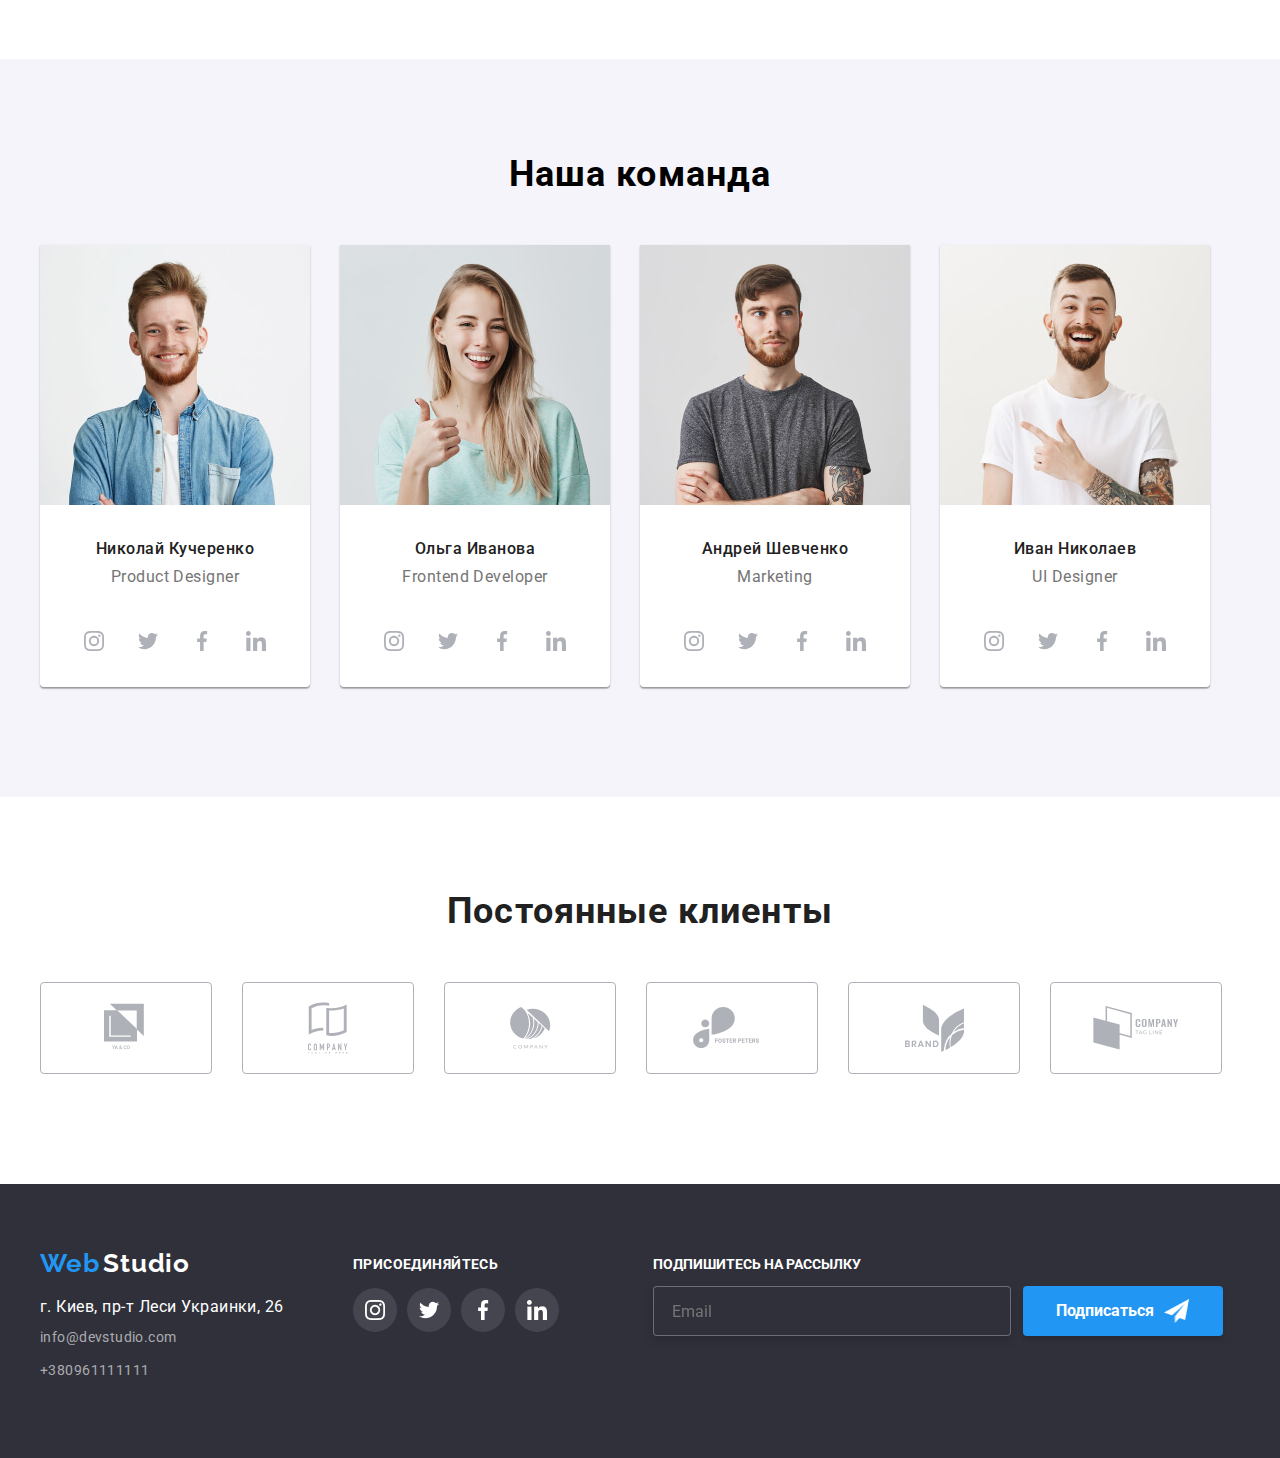
==== commit 61afce0e: "подготавлтивает первую страницу" ====
--- a/index.html
+++ b/index.html
@@ -6,7 +6,7 @@
     <meta name="viewport" content="width=device-width, initial-scale=1.0">
     <title>Document</title>
     <link href="https://fonts.googleapis.com/css2?family=Raleway:wght@700&family=Roboto:wght@400;500;700;900&display=swap" rel="stylesheet">
-    <link rel="stylesheet" href="./styles.css">
+    <link rel="stylesheet" href="./css/main.min.css">
     <link rel="stylesheet" href="./normalize.css">
 </head>
 
--- a/css/main.min.css
+++ b/css/main.min.css
@@ -0,0 +1,2 @@
+/*! normalize.css v8.0.1 | MIT License | github.com/necolas/normalize.css */html{line-height:1.15;-webkit-text-size-adjust:100%}body{margin:0}main{display:block}h1{font-size:2em;margin:0.67em 0}hr{box-sizing:content-box;height:0;overflow:visible}pre{font-family:monospace, monospace;font-size:1em}a{background-color:transparent}abbr[title]{border-bottom:none;text-decoration:underline;text-decoration:underline dotted}b,strong{font-weight:bolder}code,kbd,samp{font-family:monospace, monospace;font-size:1em}small{font-size:80%}sub,sup{font-size:75%;line-height:0;position:relative;vertical-align:baseline}sub{bottom:-0.25em}sup{top:-0.5em}img{border-style:none}button,input,optgroup,select,textarea{font-family:inherit;font-size:100%;line-height:1.15;margin:0}button,input{overflow:visible}button,select{text-transform:none}button,[type="button"],[type="reset"],[type="submit"]{-webkit-appearance:button}button::-moz-focus-inner,[type="button"]::-moz-focus-inner,[type="reset"]::-moz-focus-inner,[type="submit"]::-moz-focus-inner{border-style:none;padding:0}button:-moz-focusring,[type="button"]:-moz-focusring,[type="reset"]:-moz-focusring,[type="submit"]:-moz-focusring{outline:1px dotted ButtonText}fieldset{padding:0.35em 0.75em 0.625em}legend{box-sizing:border-box;color:inherit;display:table;max-width:100%;padding:0;white-space:normal}progress{vertical-align:baseline}textarea{overflow:auto}[type="checkbox"],[type="radio"]{box-sizing:border-box;padding:0}[type="number"]::-webkit-inner-spin-button,[type="number"]::-webkit-outer-spin-button{height:auto}[type="search"]{-webkit-appearance:textfield;outline-offset:-2px}[type="search"]::-webkit-search-decoration{-webkit-appearance:none}::-webkit-file-upload-button{-webkit-appearance:button;font:inherit}details{display:block}summary{display:list-item}template{display:none}[hidden]{display:none}html{box-sizing:border-box}* *::before,*::after{box-sizing:inherit;margin:0px;padding:0px}body{font-family:'Roboto', sans-serif;background-color:#fff}.container{width:1200px;padding-left:15px;padding-right:15px;margin:0 auto}.flex-container{display:flex;align-items:center;padding-left:0}.logo-link{margin-right:85px;padding-top:19px;padding-bottom:25px}.first-part-of-logo{font-family:Raleway;font-style:normal;font-weight:bold;font-size:26px;line-height:1.47;color:#2196F3;letter-spacing:0.03em}.second-part-of-logo{font-family:Raleway;font-style:normal;font-weight:bold;font-size:26px;line-height:1.47px;color:black;letter-spacing:0.03em}.header{height:80px;border-bottom:1px solid #ECECEC}.header a{text-decoration:none;font-weight:500;font-size:14px;line-height:1.14;letter-spacing:0.02em}.header .flex-container{display:inline-flex;align-content:baseline}.navigation-pannel{display:inline-flex}.navigation-items{list-style-type:none;padding-left:0;margin-top:0;margin-bottom:0;display:flex}.navigation-items a{color:#212121}.navigation-items :not(:last-child){margin-right:50px}.navigation-items .link{display:block;padding-top:32px;padding-bottom:32px}.navigation-items .link:hover,.navigation-items .link:focus{color:#2196F3;transition:250ms cubic-bezier(0.4, 0, 0.2, 1)}.portfolio-header{border-bottom:1px solid #ECECEC}.navigation .current{color:#2196F3}.current{position:relative}.current:after{position:absolute;display:block;width:100%;height:4px;background-color:#2196F3;border-radius:2px;content:"";margin-bottom:0;margin-top:30px}.contact:hover .header-svg,.contact:focus .header-svg{fill:#2196F3;transition:250ms cubic-bezier(0.4, 0, 0.2, 1)}.contact-info{padding-left:305px}.contact-info :hover,.contact-info :focus{color:#2196F3;transition:250ms cubic-bezier(0.4, 0, 0.2, 1)}.header-svg{fill:#AFB1B8;margin-right:10px}.contact-info a{color:#757575}.contact-info .contact{margin-right:30px;padding-top:32px;padding-bottom:32px}.contact-info .contact:last-child{margin-right:0px}.hero-section{padding-bottom:200px;padding-top:200px;background-image:linear-gradient(rgba(47,48,58,0.8), rgba(47,48,58,0.8)),url("../../hero-section-pic/hero.jpg");background-color:blue}.hero-section .container{display:flex;flex-direction:column;align-items:center}.hero-section-header{font-family:Roboto;font-style:normal;font-weight:900;font-size:44px;line-height:60px;text-align:center;letter-spacing:0.06em;text-transform:uppercase;width:696px;margin-top:0;margin-bottom:30px;color:#ffffff}.hero-section-button:hover,.hero-section-button:focus{background-color:#2196F3;color:#fff;transition:250ms cubic-bezier(0.4, 0, 0.2, 1)}.backdrop{position:fixed;top:0;left:0;height:100%;width:100%;background-color:rgba(0,0,0,0.2);display:flex;align-items:center;justify-content:center;z-index:1}.hero-section-button{font-weight:bold;font-size:16px;line-height:1.80;background-color:#2196F3;color:#fff;height:50px;width:200px;box-shadow:0px 4px 4px rgba(0,0,0,0.15);border-radius:4px;border-width:0px;border-image:none;border-style:none;border-color:#2196F3}.to-hide{display:none}.our-benefits li{list-style-type:none}.our-benefits{padding-bottom:94px;padding-top:94px}.benefits-svg{display:flex;background-color:#F5F4FA;width:270px;border-radius:4px;height:120px;justify-content:center;align-items:center}.our-benefits-header{font-weight:bold;font-size:14px;line-height:1.14;text-transform:uppercase;color:#212121;letter-spacing:0.03em;margin-top:30px;margin-bottom:10px}.our-benefits-description{font-weight:normal;font-size:14px;line-height:1.71;color:#757575;letter-spacing:0.03em;margin-top:0px;width:270px}.our-benefits-list .our-benefits-item{margin-right:30px}.our-benefits-list .our-benefits-item:last-child{margin-right:0}.our-benefits>.flex-container{padding-left:0;margin-top:0}.what-we-are-doing li{list-style-type:none}.what-we-are-doing{padding-bottom:94px}.what-we-are-doing-header{font-weight:bold;font-size:36px;line-height:1.16;letter-spacing:0.03em;margin-top:0px;margin-bottom:50px;text-align:center}.what-we-are-doing-example .what-we-are-doing-item{margin-right:30px}.what-we-are-doing-example{justify-content:center}.what-we-are-doing-example .what-we-are-doing-item:last-child{margin-right:0px}.what-we-are-doing>.flex-container{margin-top:0px}.what-we-are-doing-example .what-we-are-doing-item{padding-left:0px}.what-we-are-doing-item{position:relative;display:flex}.what-we-are-doing-list{position:absolute;display:flex;bottom:0;background-color:rgba(47,48,58,0.8);width:370px;height:70px;margin:0px;justify-content:center;align-items:center}.what-we-are-doing-list{font-weight:bold;font-size:14px;line-height:1.14;text-transform:uppercase;color:#fff}.wrapper{background-color:#F5F4FA;display:block}.our-team-section li{list-style-type:none}.our-team-section-header{margin-top:0px;margin-bottom:50px;font-weight:bold;font-size:36px;line-height:42px;text-align:center;letter-spacing:0.03em}.our-team-section{background-color:#F5F4FA;background-size:100%;padding-bottom:94px;padding-top:94px}.our-team-list{padding-left:0px;margin-top:0}.our-team-member,.our-team-position,.our-team-social-links{text-align:center}.our-team-list .our-team-member:not(:last-child){margin-right:30px}.our-team-member{background-color:#fff;box-shadow:0px 2px 1px rgba(0,0,0,0.2),0px 1px 1px rgba(0,0,0,0.14),0px 1px 3px rgba(0,0,0,0.12);border-radius:0px 0px 4px 4px}.our-team-name{font-weight:500;font-size:16px;line-height:19px;color:#212121;letter-spacing:0.03em;margin-top:30px;margin-bottom:10px}.our-team-position{font-weight:normal;font-size:16px;line-height:1.18;color:#757575;letter-spacing:0.03em;margin-top:0px;margin-bottom:16px}.our-team-social-links .team-links{display:flex;background-color:#fff;border-radius:50%;width:44px;height:44px;justify-content:center;align-items:center}.team-links:hover,.team-links:focus{background-color:#2196F3;color:#fff;transition:250ms cubic-bezier(0.4, 0, 0.2, 1)}.team-links:hover .team-svg,.team-links:focus .team-svg{fill:#FFFFFF;transition:250ms cubic-bezier(0.4, 0, 0.2, 1)}.team-svg{fill:#AFB1B8;transition:250ms cubic-bezier(0.4, 0, 0.2, 1)}.our-team-social-links{padding-top:16px;padding-bottom:24px;justify-content:center}.our-team-social-links>li{margin-right:10px}.our-team-social-links>li:last-child{margin-right:0}.team-links{text-decoration:none}.our-clients-list .link:hover,.our-clients-list .link:focus{color:#2196F3;transition:250ms cubic-bezier(0.4, 0, 0.2, 1)}.our-clients-section{padding-bottom:94px;padding-top:94px}.our-clients-list{padding-left:0}.client-svg{fill:#AFB1B8}.client-link{display:flex;background-color:#fff;width:170px;height:90px;border:1px solid  #AFB1B8;justify-content:center;align-items:center;border-radius:4px}.client-link:hover{background-color:#fff;border:1px solid #2196F3;transition:250ms cubic-bezier(0.4, 0, 0.2, 1)}.client-link:hover .client-svg{fill:#2196F3;transition:250ms cubic-bezier(0.4, 0, 0.2, 1)}.our-clients-list .client-picture{margin-right:30px}.our-clients-list .client-picture:last-child{margin-right:0}.our-clients-header{font-weight:bold;font-size:36px;line-height:1.67x;color:#212121;letter-spacing:0.03em;margin-top:0px;margin-bottom:50px;text-align:center}.our-clients-list li{text-decoration:none;list-style-type:none}.footer a{text-decoration:none}.footer{background-color:#2F303A}.footer>.container{display:flex}.footer .second-part-of-logo{font-family:Raleway;font-style:normal;font-weight:bold;font-size:26px;line-height:1.47px;color:#fff;letter-spacing:0.03em}.logo-link-footer{padding-top:60px;margin-bottom:20px}.footer-first-part{padding-top:60px;padding-bottom:60px;margin-right:69px}.footer-items{text-decoration:none;list-style-type:none;letter-spacing:0.03em;padding-left:0}.footer-address{color:#fff;font-style:normal;letter-spacing:0.03em}.footer-contacts .footer-contact{display:block;padding-right:0;margin-top:9px}.footer-contact{font-weight:normal;font-size:14px;line-height:1.7;color:rgba(255,255,255,0.6);letter-spacing:0.03em}.join-us-link>.join-us-header,.join-us{display:flex;vertical-align:top}.footer{display:flex}.footer-part-one{margin-right:69px;padding-right:0px}.footer-social{background-color:rgba(255,255,255,0.1);border-radius:50%;padding:12px;display:flex;justify-content:center;align-items:center}.footer-social:hover{background-color:#2196F3;transition:250ms cubic-bezier(0.4, 0, 0.2, 1)}.join-us{text-decoration:none;list-style-type:none}.join-us{padding-left:0}.join-us>li:not(:last-child){padding-right:10px}.join-us-header{font-weight:bold;font-size:14px;line-height:16px;letter-spacing:0.03em;text-transform:uppercase;color:#fff;letter-spacing:0.03em;margin-top:72px}.footer-modal-form{padding-left:94px}.input-footer{width:358px;height:50px;border:1px solid rgba(255,255,255,0.3);box-sizing:border-box;filter:drop-shadow(0px 4px 4px rgba(0,0,0,0.15));border-radius:4px;background:#2F303A}.input-footer::placeholder{padding:16px}.footer-button-modal{font-weight:bold;font-size:16px;line-height:30px;background-color:#2196F3;color:#fff;width:200px;height:50px;box-shadow:0px 4px 4px rgba(0,0,0,0.15);border-radius:4px;border-width:0px;border-image:none;border-style:none;border-color:#2196F3;display:flex;align-items:center;justify-content:center;margin-left:12px}.footer-modal:not(:first-child){display:flex}.footer-modal-headder{font-family:Roboto;font-style:normal;font-weight:bold;font-size:14px;line-height:16px;color:#fff;text-transform:uppercase;margin-top:72px}.footer-icon{margin-left:10px}.backdrop.is-hidden{opacity:0;pointer-events:none}.modal{position:absolute;min-width:528px;min-height:581px;background-color:#fff;box-shadow:0px 1px 3px rgba(0,0,0,0.12),0px 1px 1px rgba(0,0,0,0.14),0px 2px 1px rgba(0,0,0,0.2);border-radius:4px}.modal-section{position:relative}.modal-name{position:absolute;top:20%;left:15%;font-family:Roboto;font-style:normal;font-weight:normal;font-size:14px;line-height:16px;color:#757575}.modal-svg{position:absolute;top:50%;left:60px;transform:translateY(-120%);margin:auto}.modal-svg-close{position:absolute;top:8px;right:8px;background:#FFFFFF;border:1px solid rgba(0,0,0,0.1);border-radius:50%;outline:none}.modal-svg-close:hover{fill:#2196F3;outline:none}.input:focus ~ .modal-svg{fill:#2196F3}.input:focus{border:1px solid #2196F3;border-radius:4px;background-color:#fff;outline:none}.input:focus+.modal-name,.input:not(:placeholder-shown)+.modal-name{color:#2196F3;transform:translate(-20px, -35px);transition:250ms cubic-bezier(0.4, 0, 0.2, 1)}.modal-header{display:flex;justify-content:center;margin-top:40px;margin-bottom:30px}.modal-form{display:flex;flex-direction:column;height:581px;box-sizing:border-box}.input{width:408px;height:40px;margin-left:39px;margin-right:39px;margin-bottom:28px;border:1px solid rgba(33,33,33,0.2);border-radius:4px;padding-left:40px}.input:focus{color:#2196F3;box-shadow:0px 1px 3px rgba(0,0,0,0.12),0px 1px 1px rgba(0,0,0,0.14),0px 2px 1px rgba(0,0,0,0.2);border-radius:4px;padding-left:40px}.input:focus:required:valid:not(:placeholder-shown){color:#2196F3}.textarea:required:valid:not(:placeholder-shown){color:#2196F3}.contact-form-btn.submit{background-color:#2196F3}.textarea{margin-left:40px;margin-right:40px;margin-bottom:20px;width:465px;height:120px;resize:none;border:1px solid rgba(33,33,33,0.2);border-radius:4px;padding:16px 12px}.textarea:focus{border:1px solid #2196F3;border-radius:4px;background-color:#fff;outline:none}.agreement{margin-bottom:30px;display:flex;justify-content:center;font-family:Roboto;font-style:normal;font-weight:normal;font-size:14px;line-height:24px;letter-spacing:0.03em;color:#757575}.agreement-link{color:#2196F3;margin-left:2px}.check-field{width:15px;height:15px;border:2px solid #212121;display:flex;background-color:#fff;margin-right:8px;border-radius:4px;padding-left:1px}.checkbox:checked+.check-field{background-color:#2196F3;border:2px solid #2196F3;border-radius:4px;transition:250ms cubic-bezier(0.4, 0, 0.2, 1)}.checkbox{appearance:none;-webkit-appearance:none;-moz-appearance:none}.hero-section-button-modal{font-weight:bold;font-size:16px;line-height:1.80;background-color:#2196F3;color:#fff;width:200px;height:50px;box-shadow:0px 4px 4px rgba(0,0,0,0.15);border-radius:4px;border-width:0px;border-image:none;border-style:none;border-color:#2196F3;margin:auto}
+/*# sourceMappingURL=main.min.css.map */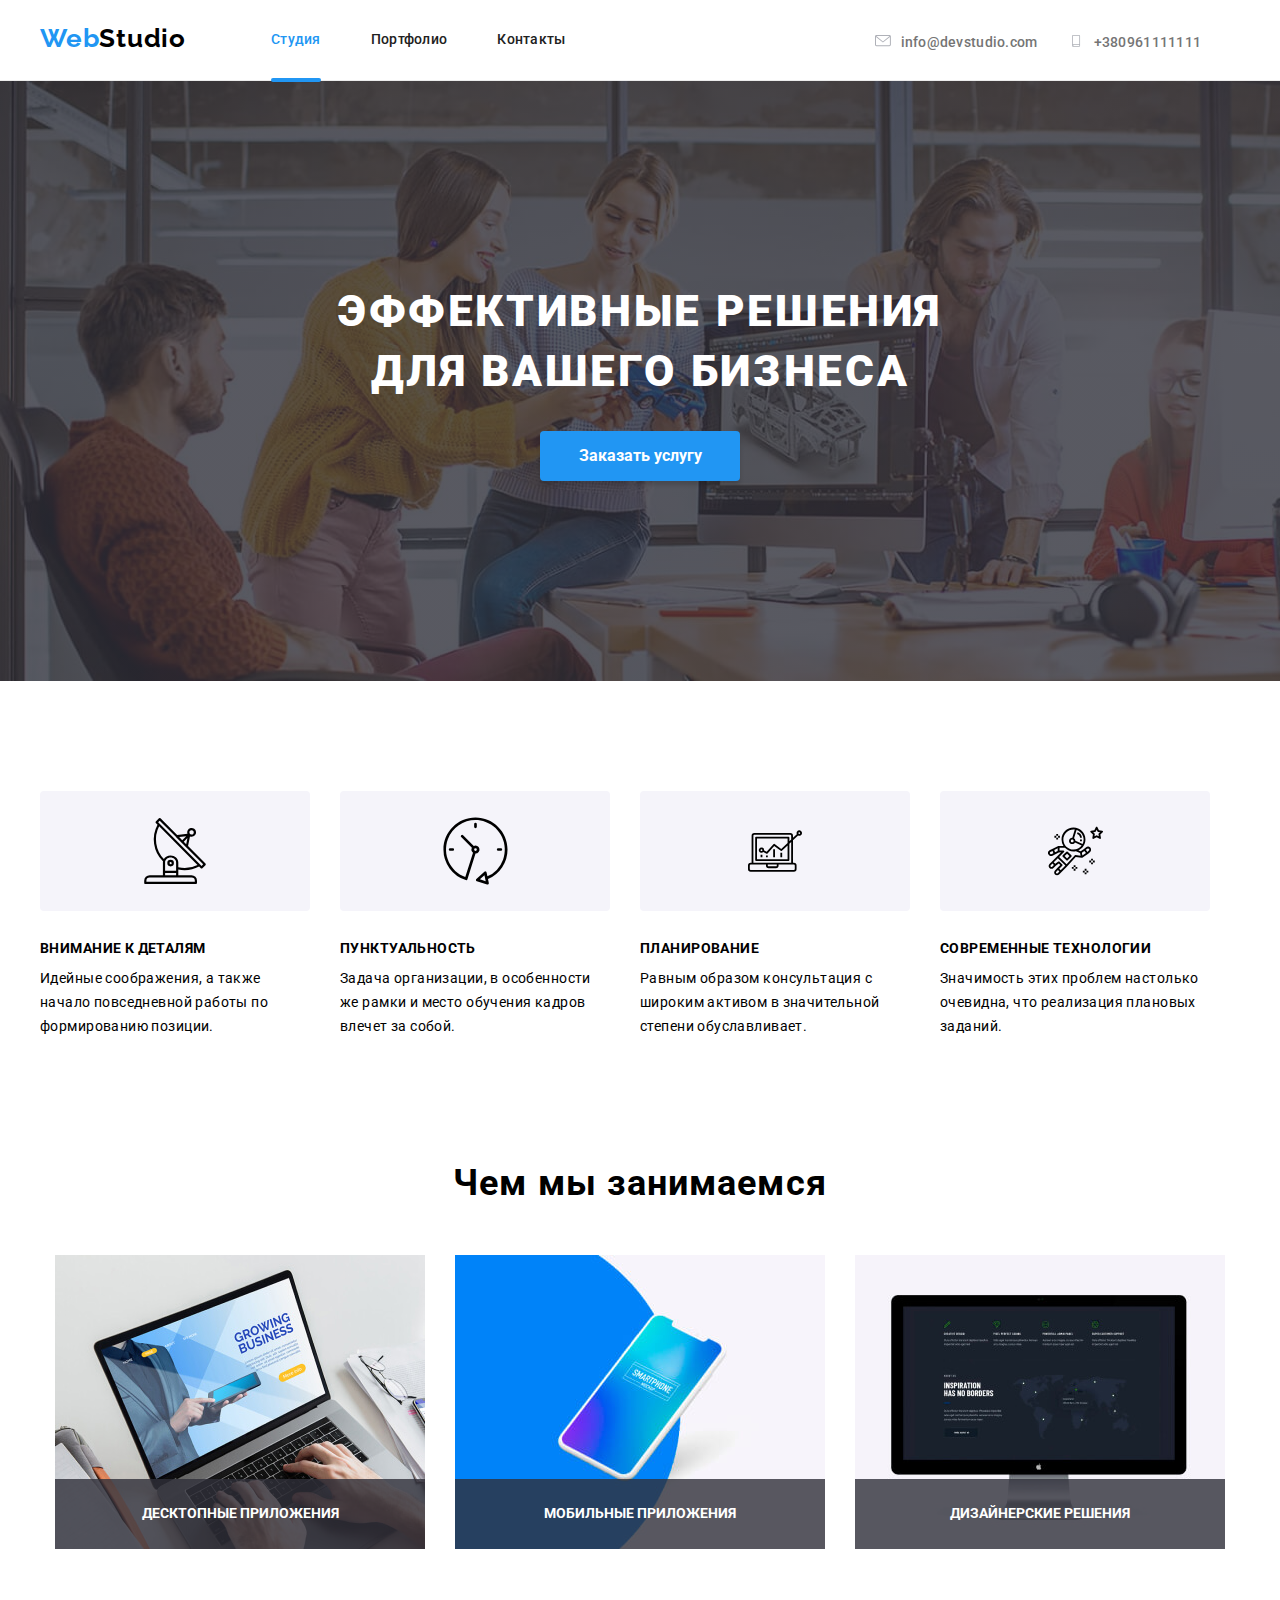
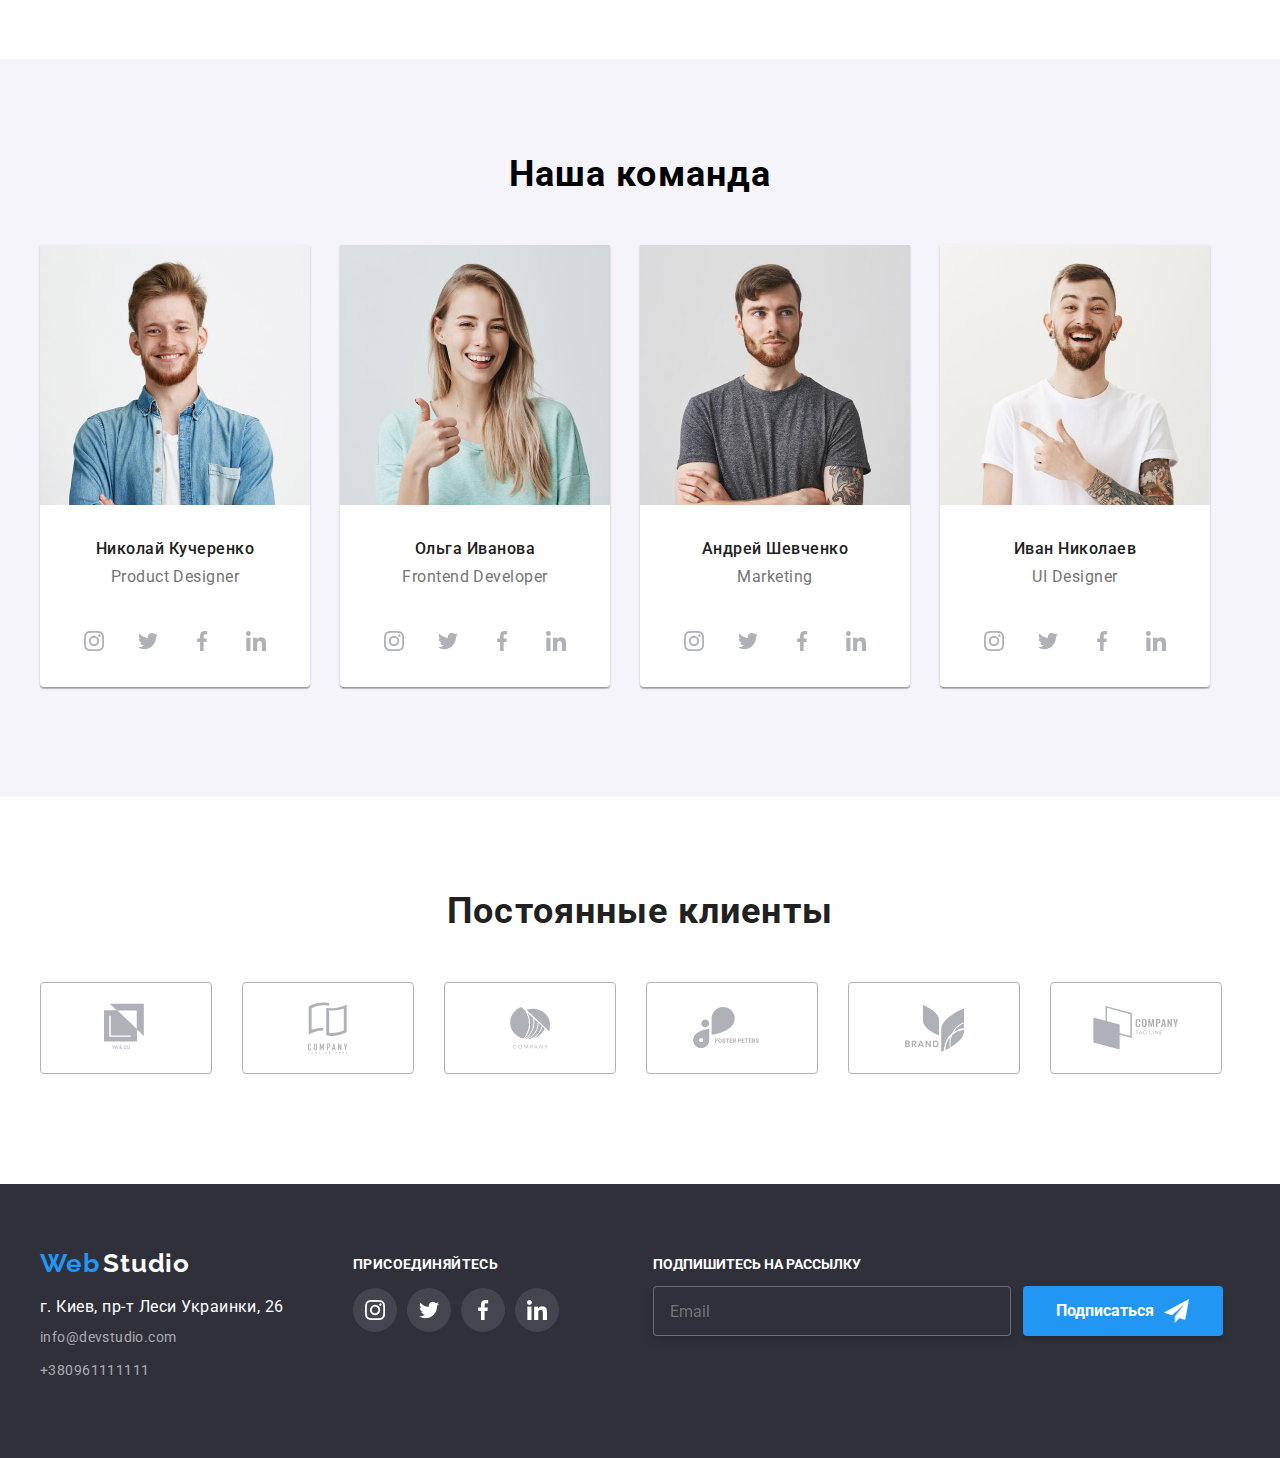
==== commit 82d94276: "закончила вторую страницу" ====
--- a/index.html
+++ b/index.html
@@ -7,7 +7,7 @@
     <title>Document</title>
     <link href="https://fonts.googleapis.com/css2?family=Raleway:wght@700&family=Roboto:wght@400;500;700;900&display=swap" rel="stylesheet">
     <link rel="stylesheet" href="./css/main.min.css">
-    <link rel="stylesheet" href="./normalize.css">
+    
 </head>
 
 <body>
--- a/css/main.min.css
+++ b/css/main.min.css
@@ -1,2 +1,2 @@
-/*! normalize.css v8.0.1 | MIT License | github.com/necolas/normalize.css */html{line-height:1.15;-webkit-text-size-adjust:100%}body{margin:0}main{display:block}h1{font-size:2em;margin:0.67em 0}hr{box-sizing:content-box;height:0;overflow:visible}pre{font-family:monospace, monospace;font-size:1em}a{background-color:transparent}abbr[title]{border-bottom:none;text-decoration:underline;text-decoration:underline dotted}b,strong{font-weight:bolder}code,kbd,samp{font-family:monospace, monospace;font-size:1em}small{font-size:80%}sub,sup{font-size:75%;line-height:0;position:relative;vertical-align:baseline}sub{bottom:-0.25em}sup{top:-0.5em}img{border-style:none}button,input,optgroup,select,textarea{font-family:inherit;font-size:100%;line-height:1.15;margin:0}button,input{overflow:visible}button,select{text-transform:none}button,[type="button"],[type="reset"],[type="submit"]{-webkit-appearance:button}button::-moz-focus-inner,[type="button"]::-moz-focus-inner,[type="reset"]::-moz-focus-inner,[type="submit"]::-moz-focus-inner{border-style:none;padding:0}button:-moz-focusring,[type="button"]:-moz-focusring,[type="reset"]:-moz-focusring,[type="submit"]:-moz-focusring{outline:1px dotted ButtonText}fieldset{padding:0.35em 0.75em 0.625em}legend{box-sizing:border-box;color:inherit;display:table;max-width:100%;padding:0;white-space:normal}progress{vertical-align:baseline}textarea{overflow:auto}[type="checkbox"],[type="radio"]{box-sizing:border-box;padding:0}[type="number"]::-webkit-inner-spin-button,[type="number"]::-webkit-outer-spin-button{height:auto}[type="search"]{-webkit-appearance:textfield;outline-offset:-2px}[type="search"]::-webkit-search-decoration{-webkit-appearance:none}::-webkit-file-upload-button{-webkit-appearance:button;font:inherit}details{display:block}summary{display:list-item}template{display:none}[hidden]{display:none}html{box-sizing:border-box}* *::before,*::after{box-sizing:inherit;margin:0px;padding:0px}body{font-family:'Roboto', sans-serif;background-color:#fff}.container{width:1200px;padding-left:15px;padding-right:15px;margin:0 auto}.flex-container{display:flex;align-items:center;padding-left:0}.logo-link{margin-right:85px;padding-top:19px;padding-bottom:25px}.first-part-of-logo{font-family:Raleway;font-style:normal;font-weight:bold;font-size:26px;line-height:1.47;color:#2196F3;letter-spacing:0.03em}.second-part-of-logo{font-family:Raleway;font-style:normal;font-weight:bold;font-size:26px;line-height:1.47px;color:black;letter-spacing:0.03em}.header{height:80px;border-bottom:1px solid #ECECEC}.header a{text-decoration:none;font-weight:500;font-size:14px;line-height:1.14;letter-spacing:0.02em}.header .flex-container{display:inline-flex;align-content:baseline}.navigation-pannel{display:inline-flex}.navigation-items{list-style-type:none;padding-left:0;margin-top:0;margin-bottom:0;display:flex}.navigation-items a{color:#212121}.navigation-items :not(:last-child){margin-right:50px}.navigation-items .link{display:block;padding-top:32px;padding-bottom:32px}.navigation-items .link:hover,.navigation-items .link:focus{color:#2196F3;transition:250ms cubic-bezier(0.4, 0, 0.2, 1)}.portfolio-header{border-bottom:1px solid #ECECEC}.navigation .current{color:#2196F3}.current{position:relative}.current:after{position:absolute;display:block;width:100%;height:4px;background-color:#2196F3;border-radius:2px;content:"";margin-bottom:0;margin-top:30px}.contact:hover .header-svg,.contact:focus .header-svg{fill:#2196F3;transition:250ms cubic-bezier(0.4, 0, 0.2, 1)}.contact-info{padding-left:305px}.contact-info :hover,.contact-info :focus{color:#2196F3;transition:250ms cubic-bezier(0.4, 0, 0.2, 1)}.header-svg{fill:#AFB1B8;margin-right:10px}.contact-info a{color:#757575}.contact-info .contact{margin-right:30px;padding-top:32px;padding-bottom:32px}.contact-info .contact:last-child{margin-right:0px}.hero-section{padding-bottom:200px;padding-top:200px;background-image:linear-gradient(rgba(47,48,58,0.8), rgba(47,48,58,0.8)),url("../../hero-section-pic/hero.jpg");background-color:blue}.hero-section .container{display:flex;flex-direction:column;align-items:center}.hero-section-header{font-family:Roboto;font-style:normal;font-weight:900;font-size:44px;line-height:60px;text-align:center;letter-spacing:0.06em;text-transform:uppercase;width:696px;margin-top:0;margin-bottom:30px;color:#ffffff}.hero-section-button:hover,.hero-section-button:focus{background-color:#2196F3;color:#fff;transition:250ms cubic-bezier(0.4, 0, 0.2, 1)}.backdrop{position:fixed;top:0;left:0;height:100%;width:100%;background-color:rgba(0,0,0,0.2);display:flex;align-items:center;justify-content:center;z-index:1}.hero-section-button{font-weight:bold;font-size:16px;line-height:1.80;background-color:#2196F3;color:#fff;height:50px;width:200px;box-shadow:0px 4px 4px rgba(0,0,0,0.15);border-radius:4px;border-width:0px;border-image:none;border-style:none;border-color:#2196F3}.to-hide{display:none}.our-benefits li{list-style-type:none}.our-benefits{padding-bottom:94px;padding-top:94px}.benefits-svg{display:flex;background-color:#F5F4FA;width:270px;border-radius:4px;height:120px;justify-content:center;align-items:center}.our-benefits-header{font-weight:bold;font-size:14px;line-height:1.14;text-transform:uppercase;color:#212121;letter-spacing:0.03em;margin-top:30px;margin-bottom:10px}.our-benefits-description{font-weight:normal;font-size:14px;line-height:1.71;color:#757575;letter-spacing:0.03em;margin-top:0px;width:270px}.our-benefits-list .our-benefits-item{margin-right:30px}.our-benefits-list .our-benefits-item:last-child{margin-right:0}.our-benefits>.flex-container{padding-left:0;margin-top:0}.what-we-are-doing li{list-style-type:none}.what-we-are-doing{padding-bottom:94px}.what-we-are-doing-header{font-weight:bold;font-size:36px;line-height:1.16;letter-spacing:0.03em;margin-top:0px;margin-bottom:50px;text-align:center}.what-we-are-doing-example .what-we-are-doing-item{margin-right:30px}.what-we-are-doing-example{justify-content:center}.what-we-are-doing-example .what-we-are-doing-item:last-child{margin-right:0px}.what-we-are-doing>.flex-container{margin-top:0px}.what-we-are-doing-example .what-we-are-doing-item{padding-left:0px}.what-we-are-doing-item{position:relative;display:flex}.what-we-are-doing-list{position:absolute;display:flex;bottom:0;background-color:rgba(47,48,58,0.8);width:370px;height:70px;margin:0px;justify-content:center;align-items:center}.what-we-are-doing-list{font-weight:bold;font-size:14px;line-height:1.14;text-transform:uppercase;color:#fff}.wrapper{background-color:#F5F4FA;display:block}.our-team-section li{list-style-type:none}.our-team-section-header{margin-top:0px;margin-bottom:50px;font-weight:bold;font-size:36px;line-height:42px;text-align:center;letter-spacing:0.03em}.our-team-section{background-color:#F5F4FA;background-size:100%;padding-bottom:94px;padding-top:94px}.our-team-list{padding-left:0px;margin-top:0}.our-team-member,.our-team-position,.our-team-social-links{text-align:center}.our-team-list .our-team-member:not(:last-child){margin-right:30px}.our-team-member{background-color:#fff;box-shadow:0px 2px 1px rgba(0,0,0,0.2),0px 1px 1px rgba(0,0,0,0.14),0px 1px 3px rgba(0,0,0,0.12);border-radius:0px 0px 4px 4px}.our-team-name{font-weight:500;font-size:16px;line-height:19px;color:#212121;letter-spacing:0.03em;margin-top:30px;margin-bottom:10px}.our-team-position{font-weight:normal;font-size:16px;line-height:1.18;color:#757575;letter-spacing:0.03em;margin-top:0px;margin-bottom:16px}.our-team-social-links .team-links{display:flex;background-color:#fff;border-radius:50%;width:44px;height:44px;justify-content:center;align-items:center}.team-links:hover,.team-links:focus{background-color:#2196F3;color:#fff;transition:250ms cubic-bezier(0.4, 0, 0.2, 1)}.team-links:hover .team-svg,.team-links:focus .team-svg{fill:#FFFFFF;transition:250ms cubic-bezier(0.4, 0, 0.2, 1)}.team-svg{fill:#AFB1B8;transition:250ms cubic-bezier(0.4, 0, 0.2, 1)}.our-team-social-links{padding-top:16px;padding-bottom:24px;justify-content:center}.our-team-social-links>li{margin-right:10px}.our-team-social-links>li:last-child{margin-right:0}.team-links{text-decoration:none}.our-clients-list .link:hover,.our-clients-list .link:focus{color:#2196F3;transition:250ms cubic-bezier(0.4, 0, 0.2, 1)}.our-clients-section{padding-bottom:94px;padding-top:94px}.our-clients-list{padding-left:0}.client-svg{fill:#AFB1B8}.client-link{display:flex;background-color:#fff;width:170px;height:90px;border:1px solid  #AFB1B8;justify-content:center;align-items:center;border-radius:4px}.client-link:hover{background-color:#fff;border:1px solid #2196F3;transition:250ms cubic-bezier(0.4, 0, 0.2, 1)}.client-link:hover .client-svg{fill:#2196F3;transition:250ms cubic-bezier(0.4, 0, 0.2, 1)}.our-clients-list .client-picture{margin-right:30px}.our-clients-list .client-picture:last-child{margin-right:0}.our-clients-header{font-weight:bold;font-size:36px;line-height:1.67x;color:#212121;letter-spacing:0.03em;margin-top:0px;margin-bottom:50px;text-align:center}.our-clients-list li{text-decoration:none;list-style-type:none}.footer a{text-decoration:none}.footer{background-color:#2F303A}.footer>.container{display:flex}.footer .second-part-of-logo{font-family:Raleway;font-style:normal;font-weight:bold;font-size:26px;line-height:1.47px;color:#fff;letter-spacing:0.03em}.logo-link-footer{padding-top:60px;margin-bottom:20px}.footer-first-part{padding-top:60px;padding-bottom:60px;margin-right:69px}.footer-items{text-decoration:none;list-style-type:none;letter-spacing:0.03em;padding-left:0}.footer-address{color:#fff;font-style:normal;letter-spacing:0.03em}.footer-contacts .footer-contact{display:block;padding-right:0;margin-top:9px}.footer-contact{font-weight:normal;font-size:14px;line-height:1.7;color:rgba(255,255,255,0.6);letter-spacing:0.03em}.join-us-link>.join-us-header,.join-us{display:flex;vertical-align:top}.footer{display:flex}.footer-part-one{margin-right:69px;padding-right:0px}.footer-social{background-color:rgba(255,255,255,0.1);border-radius:50%;padding:12px;display:flex;justify-content:center;align-items:center}.footer-social:hover{background-color:#2196F3;transition:250ms cubic-bezier(0.4, 0, 0.2, 1)}.join-us{text-decoration:none;list-style-type:none}.join-us{padding-left:0}.join-us>li:not(:last-child){padding-right:10px}.join-us-header{font-weight:bold;font-size:14px;line-height:16px;letter-spacing:0.03em;text-transform:uppercase;color:#fff;letter-spacing:0.03em;margin-top:72px}.footer-modal-form{padding-left:94px}.input-footer{width:358px;height:50px;border:1px solid rgba(255,255,255,0.3);box-sizing:border-box;filter:drop-shadow(0px 4px 4px rgba(0,0,0,0.15));border-radius:4px;background:#2F303A}.input-footer::placeholder{padding:16px}.footer-button-modal{font-weight:bold;font-size:16px;line-height:30px;background-color:#2196F3;color:#fff;width:200px;height:50px;box-shadow:0px 4px 4px rgba(0,0,0,0.15);border-radius:4px;border-width:0px;border-image:none;border-style:none;border-color:#2196F3;display:flex;align-items:center;justify-content:center;margin-left:12px}.footer-modal:not(:first-child){display:flex}.footer-modal-headder{font-family:Roboto;font-style:normal;font-weight:bold;font-size:14px;line-height:16px;color:#fff;text-transform:uppercase;margin-top:72px}.footer-icon{margin-left:10px}.backdrop.is-hidden{opacity:0;pointer-events:none}.modal{position:absolute;min-width:528px;min-height:581px;background-color:#fff;box-shadow:0px 1px 3px rgba(0,0,0,0.12),0px 1px 1px rgba(0,0,0,0.14),0px 2px 1px rgba(0,0,0,0.2);border-radius:4px}.modal-section{position:relative}.modal-name{position:absolute;top:20%;left:15%;font-family:Roboto;font-style:normal;font-weight:normal;font-size:14px;line-height:16px;color:#757575}.modal-svg{position:absolute;top:50%;left:60px;transform:translateY(-120%);margin:auto}.modal-svg-close{position:absolute;top:8px;right:8px;background:#FFFFFF;border:1px solid rgba(0,0,0,0.1);border-radius:50%;outline:none}.modal-svg-close:hover{fill:#2196F3;outline:none}.input:focus ~ .modal-svg{fill:#2196F3}.input:focus{border:1px solid #2196F3;border-radius:4px;background-color:#fff;outline:none}.input:focus+.modal-name,.input:not(:placeholder-shown)+.modal-name{color:#2196F3;transform:translate(-20px, -35px);transition:250ms cubic-bezier(0.4, 0, 0.2, 1)}.modal-header{display:flex;justify-content:center;margin-top:40px;margin-bottom:30px}.modal-form{display:flex;flex-direction:column;height:581px;box-sizing:border-box}.input{width:408px;height:40px;margin-left:39px;margin-right:39px;margin-bottom:28px;border:1px solid rgba(33,33,33,0.2);border-radius:4px;padding-left:40px}.input:focus{color:#2196F3;box-shadow:0px 1px 3px rgba(0,0,0,0.12),0px 1px 1px rgba(0,0,0,0.14),0px 2px 1px rgba(0,0,0,0.2);border-radius:4px;padding-left:40px}.input:focus:required:valid:not(:placeholder-shown){color:#2196F3}.textarea:required:valid:not(:placeholder-shown){color:#2196F3}.contact-form-btn.submit{background-color:#2196F3}.textarea{margin-left:40px;margin-right:40px;margin-bottom:20px;width:465px;height:120px;resize:none;border:1px solid rgba(33,33,33,0.2);border-radius:4px;padding:16px 12px}.textarea:focus{border:1px solid #2196F3;border-radius:4px;background-color:#fff;outline:none}.agreement{margin-bottom:30px;display:flex;justify-content:center;font-family:Roboto;font-style:normal;font-weight:normal;font-size:14px;line-height:24px;letter-spacing:0.03em;color:#757575}.agreement-link{color:#2196F3;margin-left:2px}.check-field{width:15px;height:15px;border:2px solid #212121;display:flex;background-color:#fff;margin-right:8px;border-radius:4px;padding-left:1px}.checkbox:checked+.check-field{background-color:#2196F3;border:2px solid #2196F3;border-radius:4px;transition:250ms cubic-bezier(0.4, 0, 0.2, 1)}.checkbox{appearance:none;-webkit-appearance:none;-moz-appearance:none}.hero-section-button-modal{font-weight:bold;font-size:16px;line-height:1.80;background-color:#2196F3;color:#fff;width:200px;height:50px;box-shadow:0px 4px 4px rgba(0,0,0,0.15);border-radius:4px;border-width:0px;border-image:none;border-style:none;border-color:#2196F3;margin:auto}
+/*! normalize.css v8.0.1 | MIT License | github.com/necolas/normalize.css */html{line-height:1.15;-webkit-text-size-adjust:100%}body{margin:0}main{display:block}h1{font-size:2em;margin:0.67em 0}hr{box-sizing:content-box;height:0;overflow:visible}pre{font-family:monospace, monospace;font-size:1em}a{background-color:transparent}abbr[title]{border-bottom:none;text-decoration:underline;text-decoration:underline dotted}b,strong{font-weight:bolder}code,kbd,samp{font-family:monospace, monospace;font-size:1em}small{font-size:80%}sub,sup{font-size:75%;line-height:0;position:relative;vertical-align:baseline}sub{bottom:-0.25em}sup{top:-0.5em}img{border-style:none}button,input,optgroup,select,textarea{font-family:inherit;font-size:100%;line-height:1.15;margin:0}button,input{overflow:visible}button,select{text-transform:none}button,[type="button"],[type="reset"],[type="submit"]{-webkit-appearance:button}button::-moz-focus-inner,[type="button"]::-moz-focus-inner,[type="reset"]::-moz-focus-inner,[type="submit"]::-moz-focus-inner{border-style:none;padding:0}button:-moz-focusring,[type="button"]:-moz-focusring,[type="reset"]:-moz-focusring,[type="submit"]:-moz-focusring{outline:1px dotted ButtonText}fieldset{padding:0.35em 0.75em 0.625em}legend{box-sizing:border-box;color:inherit;display:table;max-width:100%;padding:0;white-space:normal}progress{vertical-align:baseline}textarea{overflow:auto}[type="checkbox"],[type="radio"]{box-sizing:border-box;padding:0}[type="number"]::-webkit-inner-spin-button,[type="number"]::-webkit-outer-spin-button{height:auto}[type="search"]{-webkit-appearance:textfield;outline-offset:-2px}[type="search"]::-webkit-search-decoration{-webkit-appearance:none}::-webkit-file-upload-button{-webkit-appearance:button;font:inherit}details{display:block}summary{display:list-item}template{display:none}[hidden]{display:none}html{box-sizing:border-box}* *::before,*::after{box-sizing:inherit;margin:0px;padding:0px}body{font-family:'Roboto', sans-serif;background-color:#fff}.container{width:1200px;padding-left:15px;padding-right:15px;margin:0 auto}.flex-container{display:flex;align-items:center;padding-left:0}.logo-link{margin-right:85px;padding-top:19px;padding-bottom:25px}.first-part-of-logo{font-family:Raleway;font-style:normal;font-weight:bold;font-size:26px;line-height:1.47;color:#2196F3;letter-spacing:0.03em}.second-part-of-logo{font-family:Raleway;font-style:normal;font-weight:bold;font-size:26px;line-height:1.47px;color:black;letter-spacing:0.03em}.header{height:80px;border-bottom:1px solid #ECECEC}.header a{text-decoration:none;font-weight:500;font-size:14px;line-height:1.14;letter-spacing:0.02em}.header .flex-container{display:inline-flex;align-content:baseline}.navigation-pannel{display:inline-flex}.navigation-items{list-style-type:none;padding-left:0;margin-top:0;margin-bottom:0}.portfolio-header{border-bottom:1px solid #ECECEC}.navigation-items :not(:last-child){margin-right:50px}.navigation-items .link{display:block;padding-top:32px;padding-bottom:32px}.flex-container{display:flex;align-items:center;padding-left:0}.navigation .link:hover,.navigation .link:focus{color:#2196F3;transition:250ms cubic-bezier(0.4, 0, 0.2, 1)}.navigation .current{position:relative;color:#2196F3}.navigation .current::after{position:absolute;display:block;width:100%;height:4px;background-color:#2196F3;border-radius:2px;content:"";margin-bottom:0;margin-top:30px}.navigation-items{display:flex}.navigation-items a{color:#212121}.contact-info{padding-left:305px}.contact-info a{color:#757575}.contact-info .contact{margin-right:30px;padding-top:32px;padding-bottom:32px}.contact-info .contact:last-child{margin-right:0px}.header-svg{fill:#AFB1B8;margin-right:10px}.contact-info :hover,.contact-info :focus{color:#2196F3;transition:250ms cubic-bezier(0.4, 0, 0.2, 1)}.contact-info :hover .header-svg,.contact-info :hover .header-svg,.contact-info :focus .header-svg,.contact-info :focus .header-svg{fill:#2196F3;transition:250ms cubic-bezier(0.4, 0, 0.2, 1)}.hero-section{padding-bottom:200px;padding-top:200px;background-image:linear-gradient(rgba(47,48,58,0.8), rgba(47,48,58,0.8)),url("../../hero-section-pic/hero.jpg");background-color:blue}.hero-section .container{display:flex;flex-direction:column;align-items:center}.hero-section-header{font-family:Roboto;font-style:normal;font-weight:900;font-size:44px;line-height:60px;text-align:center;letter-spacing:0.06em;text-transform:uppercase;width:696px;margin-top:0;margin-bottom:30px;color:#ffffff}.hero-section-button{font-weight:bold;font-size:16px;line-height:1.80;background-color:#2196F3;color:#fff;height:50px;width:200px;box-shadow:0px 4px 4px rgba(0,0,0,0.15);border-radius:4px;border-width:0px;border-image:none;border-style:none;border-color:#2196F3}.hero-section-button :hover,.hero-section-button :focus{background-color:#2196F3;color:#fff;transition:250ms cubic-bezier(0.4, 0, 0.2, 1)}.to-hide{display:none}.our-benefits{padding-bottom:94px;padding-top:94px}.our-benefits li{list-style-type:none}.benefits-svg{display:flex;background-color:#F5F4FA;width:270px;border-radius:4px;height:120px;justify-content:center;align-items:center}.our-benefits-header{font-weight:bold;font-size:14px;line-height:1.14;text-transform:uppercase;color:var(--header-color);letter-spacing:0.03em;margin-top:30px;margin-bottom:10px}.our-benefits-description{font-weight:normal;font-size:14px;line-height:1.71;color:var(--subheader-color);letter-spacing:0.03em;margin-top:0px;width:270px}.our-benefits-list .our-benefits-item{margin-right:30px}.our-benefits-list .our-benefits-item:last-child{margin-right:0}.our-benefits>.flex-container{padding-left:0;margin-top:0}.what-we-are-doing{padding-bottom:94px}.what-we-are-doing li{list-style-type:none}.what-we-are-doing .flex-container{margin-top:0px}.what-we-are-doing-header{font-weight:bold;font-size:36px;line-height:1.16;letter-spacing:0.03em;margin-top:0px;margin-bottom:50px;text-align:center}.what-we-are-doing-example{justify-content:center}.what-we-are-doing-example .what-we-are-doing-item:last-child{margin-right:0px}.what-we-are-doing-example .what-we-are-doing-item{padding-left:0px;margin-right:30px}.what-we-are-doing-item{position:relative;display:flex}.what-we-are-doing-list{position:absolute;display:flex;bottom:0;background-color:rgba(47,48,58,0.8);width:370px;height:70px;margin:0px;justify-content:center;align-items:center;font-weight:bold;font-size:14px;line-height:1.14;text-transform:uppercase;color:#fff}.wrapper{background-color:#F5F4FA;display:block}.our-team-section{background-color:#F5F4FA;background-size:100%;padding-bottom:94px;padding-top:94px}.our-team-section li{list-style-type:none}.our-team-section-header{margin-top:0px;margin-bottom:50px;font-weight:bold;font-size:36px;line-height:42px;text-align:center;letter-spacing:0.03em}.our-team-list{padding-left:0px;margin-top:0}.our-team-list .our-team-member:not(:last-child){margin-right:30px}.our-team-member,.our-team-position,.our-team-social-links{text-align:center}.our-team-member{background-color:#fff;box-shadow:0px 2px 1px rgba(0,0,0,0.2),0px 1px 1px rgba(0,0,0,0.14),0px 1px 3px rgba(0,0,0,0.12);border-radius:0px 0px 4px 4px}.our-team-name{font-weight:500;font-size:16px;line-height:19px;color:#212121;letter-spacing:0.03em;margin-top:30px;margin-bottom:10px}.our-team-position{font-weight:normal;font-size:16px;line-height:1.18;color:#757575;letter-spacing:0.03em;margin-top:0px;margin-bottom:16px}.our-team-social-links{padding-top:16px;padding-bottom:24px;justify-content:center}.our-team-social-links li{margin-right:10px}.our-team-social-links li:last-child{margin-right:0}.our-team-social-links .team-links{display:flex;background-color:#fff;border-radius:50%;width:44px;height:44px;justify-content:center;align-items:center;text-decoration:none}.our-team-social-links .team-links:hover,.our-team-social-links .team-links:focus{background-color:#2196F3;color:#fff;transition:250ms cubic-bezier(0.4, 0, 0.2, 1)}.our-team-social-links .team-links:hover .team-svg,.our-team-social-links .team-links:hover .team-svg,.our-team-social-links .team-links:focus .team-svg,.our-team-social-links .team-links:focus .team-svg{fill:#FFFFFF;transition:250ms cubic-bezier(0.4, 0, 0.2, 1)}.team-svg{fill:#AFB1B8;transition:250ms cubic-bezier(0.4, 0, 0.2, 1)}.our-clients-section{padding-bottom:94px;padding-top:94px}.client-svg{fill:#AFB1B8}.client-link{display:flex;background-color:#fff;width:170px;height:90px;border:1px solid  #AFB1B8;justify-content:center;align-items:center;border-radius:4px}.client-link:hover{background-color:#fff;border:1px solid #2196F3;transition:250ms cubic-bezier(0.4, 0, 0.2, 1)}.client-link:hover .client-svg{fill:#2196F3;transition:250ms cubic-bezier(0.4, 0, 0.2, 1)}.our-clients-header{font-weight:bold;font-size:36px;line-height:1.67x;color:#212121;letter-spacing:0.03em;margin-top:0px;margin-bottom:50px;text-align:center}.our-clients-list{padding-left:0}.our-clients-list .link:hover,.our-clients-list .link:focus{color:#2196F3;transition:250ms cubic-bezier(0.4, 0, 0.2, 1)}.our-clients-list .client-picture{margin-right:30px}.our-clients-list li{text-decoration:none;list-style-type:none}.our-clients-list li .client-picture:last-child{margin-right:0}.footer{display:flex;background-color:#2F303A}.footer a{text-decoration:none}.footer .second-part-of-logo{font-family:Raleway;font-style:normal;font-weight:bold;font-size:26px;line-height:1.47px;color:#fff;letter-spacing:0.03em}.footer>.container{display:flex}.logo-link-footer{padding-top:60px;margin-bottom:20px}.footer-first-part{padding-top:60px;padding-bottom:60px;margin-right:69px}.footer-items{text-decoration:none;list-style-type:none;letter-spacing:0.03em;padding-left:0}.footer-address{color:#fff;font-style:normal;letter-spacing:0.03em}.footer-contacts .footer-contact{display:block;padding-right:0;margin-top:9px;font-weight:normal;font-size:14px;line-height:1.7;color:rgba(255,255,255,0.6);letter-spacing:0.03em}.join-us-link>.join-us-header,.join-us{display:flex;vertical-align:top}.footer-part-one{margin-right:69px;padding-right:0px}.footer-social{background-color:rgba(255,255,255,0.1);border-radius:50%;padding:12px;display:flex;justify-content:center;align-items:center}.footer-social:hover{background-color:#2196F3;transition:250ms cubic-bezier(0.4, 0, 0.2, 1)}.join-us{text-decoration:none;list-style-type:none;padding-left:0}.join-us>li:not(:last-child){padding-right:10px}.join-us-header{font-weight:bold;font-size:14px;line-height:16px;letter-spacing:0.03em;text-transform:uppercase;color:#fff;letter-spacing:0.03em;margin-top:72px}.footer-modal-form{padding-left:94px}.input-footer{width:358px;height:50px;border:1px solid rgba(255,255,255,0.3);box-sizing:border-box;filter:drop-shadow(0px 4px 4px rgba(0,0,0,0.15));border-radius:4px;background:#2F303A;box-sizing:border-box;padding-left:16px;color:#fff}.input-footer:focus{outline:none}.footer-button-modal{font-weight:bold;font-size:16px;line-height:30px;background-color:#2196F3;color:#fff;width:200px;height:50px;box-shadow:0px 4px 4px rgba(0,0,0,0.15);border-radius:4px;border-width:0px;border-image:none;border-style:none;border-color:#2196F3;display:flex;align-items:center;justify-content:center;margin-left:12px}.footer-modal:not(:first-child){display:flex}.footer-modal-headder{font-family:Roboto;font-style:normal;font-weight:bold;font-size:14px;line-height:16px;color:#fff;text-transform:uppercase;margin-top:72px}.footer-icon{margin-left:10px}.backdrop.is-hidden{opacity:0;pointer-events:none}.backdrop{position:fixed;top:0;left:0;height:100%;width:100%;background-color:rgba(0,0,0,0.2);display:flex;align-items:center;justify-content:center;z-index:1}.modal{position:absolute;min-width:528px;min-height:581px;background-color:#fff;box-shadow:0px 1px 3px rgba(0,0,0,0.12),0px 1px 1px rgba(0,0,0,0.14),0px 2px 1px rgba(0,0,0,0.2);border-radius:4px}.modal-section{position:relative}.modal-name{position:absolute;top:20%;left:15%;font-family:Roboto;font-style:normal;font-weight:normal;font-size:14px;line-height:16px;color:#757575}.modal-svg{position:absolute;top:50%;left:60px;transform:translateY(-120%);margin:auto}.modal-svg-close{position:absolute;top:8px;right:8px;background:#FFFFFF;border:1px solid rgba(0,0,0,0.1);border-radius:50%;outline:none}.modal-svg-close:hover{fill:#2196F3;outline:none}.input:focus ~ .modal-svg{fill:#2196F3}.input:focus{border:1px solid #2196F3;border-radius:4px;background-color:#fff;outline:none}.input:focus+.modal-name,.input:not(:placeholder-shown)+.modal-name{color:#2196F3;transform:translate(-20px, -35px);transition:250ms cubic-bezier(0.4, 0, 0.2, 1)}.modal-header{display:flex;justify-content:center;margin-top:40px;margin-bottom:30px}.modal-form{display:flex;flex-direction:column;height:581px;box-sizing:border-box}.input{width:408px;height:40px;margin-left:39px;margin-right:39px;margin-bottom:28px;border:1px solid rgba(33,33,33,0.2);border-radius:4px;padding-left:40px}.input:focus{color:#2196F3;box-shadow:0px 1px 3px rgba(0,0,0,0.12),0px 1px 1px rgba(0,0,0,0.14),0px 2px 1px rgba(0,0,0,0.2);border-radius:4px;padding-left:40px}.contact-form-btn.submit{background-color:#2196F3}.textarea{margin-left:40px;margin-right:40px;margin-bottom:20px;width:465px;height:120px;resize:none;border:1px solid rgba(33,33,33,0.2);border-radius:4px;padding:16px 12px}.textarea:focus{border:1px solid #2196F3;border-radius:4px;background-color:#fff;outline:none}.agreement{margin-bottom:30px;display:flex;justify-content:center;font-family:Roboto;font-style:normal;font-weight:normal;font-size:14px;line-height:24px;letter-spacing:0.03em;color:#757575}.agreement-link{color:#2196F3;margin-left:2px}.check-field{width:15px;height:15px;border:2px solid #212121;display:flex;background-color:#fff;margin-right:8px;border-radius:4px;padding-left:1px}.checkbox:checked+.check-field{background-color:#2196F3;border:2px solid #2196F3;border-radius:4px;transition:250ms cubic-bezier(0.4, 0, 0.2, 1)}.checkbox{appearance:none;-webkit-appearance:none;-moz-appearance:none}.hero-section-button-modal{font-weight:bold;font-size:16px;line-height:1.80;background-color:#2196F3;color:#fff;width:200px;height:50px;box-shadow:0px 4px 4px rgba(0,0,0,0.15);border-radius:4px;border-width:0px;border-image:none;border-style:none;border-color:#2196F3;margin:auto}.gallery-items{text-decoration:none;list-style-type:none;display:flex;justify-content:center;padding-top:93px;padding-bottom:50px;margin-top:0;margin-bottom:0}.btn-list{display:inline-flex;justify-content:center;align-items:center;width:128px;height:38px;background-color:#F5F4FA;border-radius:4px;text-decoration:none;color:#212121;font-weight:500;font-size:16px;line-height:26px;text-align:center;letter-spacing:0.03em}.btn-list:hover{color:#fff;background-color:#2196F3;box-shadow:0px 2px 2px rgba(0,0,0,0.12),0px 1px 2px rgba(0,0,0,0.08),0px 3px 1px rgba(0,0,0,0.1);transition:250ms cubic-bezier(0.4, 0, 0.2, 1)}.gallery-items .button-portfolio:not(:last-child){margin-right:8px}.portfolio{padding-bottom:94px}.portfolio .pic{display:block}.portfolio-list{list-style-type:none;display:flex;flex-wrap:wrap;padding-left:0px;margin-top:0;margin-bottom:0}.portfolio-item{background:#fff;border:1px solid #EEEEEE;margin-top:30px}.portfolio-item:nth-child(-n+3){margin-top:0}.portfolio-item:hover{border:1px solid #EEEEEE;box-shadow:1px 4px 6px rgba(0,0,0,0.16),0px 4px 4px rgba(0,0,0,0.06),0px 1px 1px rgba(0,0,0,0.12)}.product-thumb{position:relative;overflow:hidden}.product-thumb::before{content:'';background-color:rgba(33,150,243,0.9);width:100%;height:100%;display:inline-block;position:absolute;opacity:0;transform:translateY(100%);transition:250ms cubic-bezier(0.4, 0, 0.2, 1)}.product-thumb:hover::before{opacity:1;transform:translateY(0)}.product-thumb:hover .overlay{opacity:1;transform:translateY(0)}.potfolio-pic{display:flex}.overlay{top:63px;left:24px;font-family:Roboto;font-style:normal;font-weight:normal;font-size:18px;line-height:28px;width:322px;height:168px;letter-spacing:0.03em;color:#fff;position:absolute;opacity:0;margin:0;transform:translateY(150%);transition:250ms cubic-bezier(0.4, 0, 0.2, 1)}.portfolio-list .portfolio-item{margin-right:30px;padding:0px}.portfolio-list .portfolio-item:nth-child(3n){margin-right:0}.portfolio-list-header{font-weight:bold;font-size:18px;line-height:2;color:var(--header-color);letter-spacing:0.03em;margin-top:20px;margin-bottom:8px;padding-left:24px}.portfolio-list-description{font-weight:normal;font-size:16px;line-height:1.87;color:var(--subheader-color);letter-spacing:0.03em;margin-top:0;margin-bottom:20px;padding-left:24px}
 /*# sourceMappingURL=main.min.css.map */